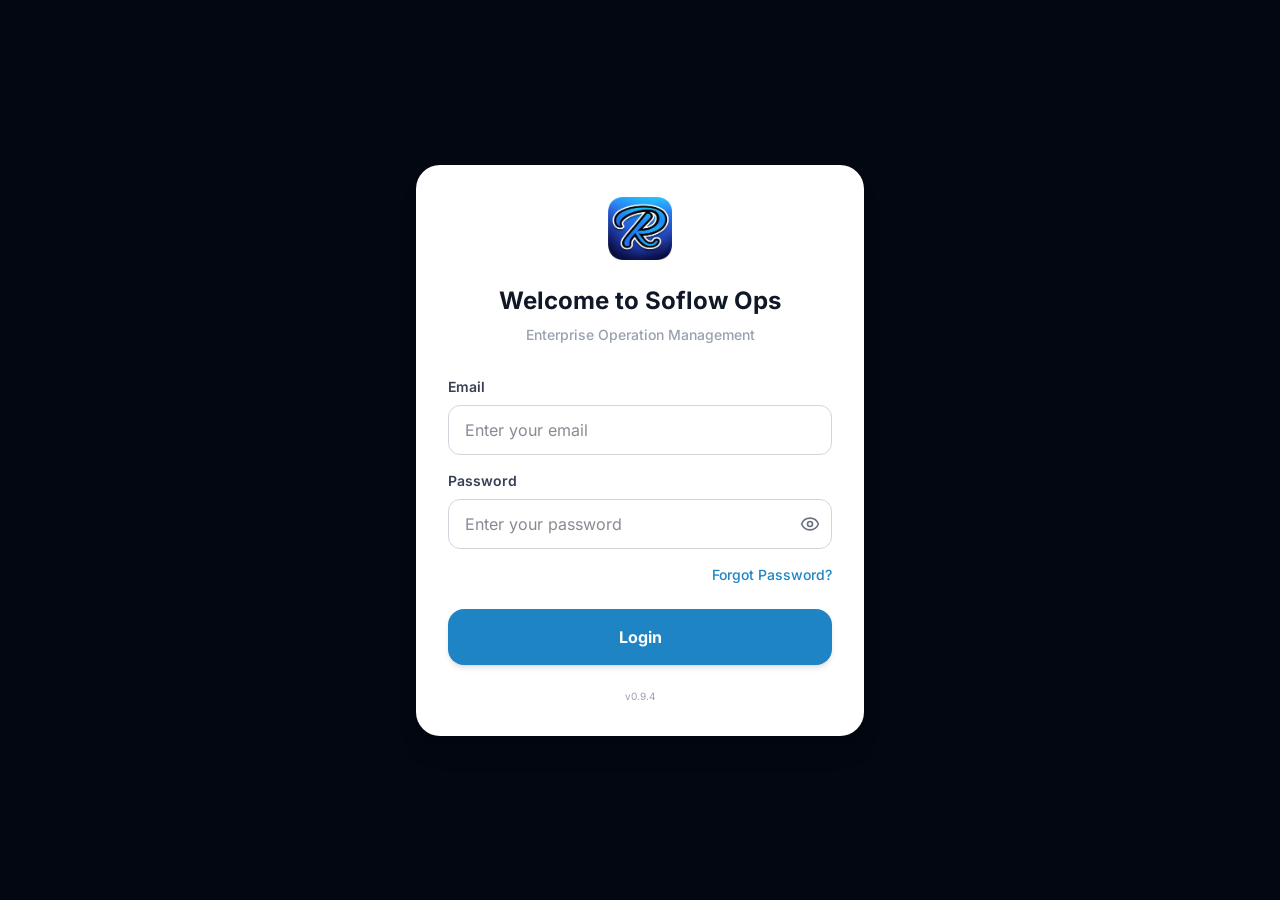
==== index.html @ 5a18167b "Deploy: Build output" ====
<!DOCTYPE html>
<html lang="en">
<head>
    <meta charset="UTF-8">
    <meta name="viewport" content="width=device-width, initial-scale=1.0">
    <title>Soflow Ops</title>
    
    <link rel="icon" type="image/svg+xml" href="./favicon.svg">
    <link rel="preload" href="./icon-transparent-cropped.png" as="image">
    
    <meta name="theme-color" content="#1e84c4">

    <!-- iOS home screen -->
    <meta name="apple-mobile-web-app-capable" content="yes">
    <meta name="apple-mobile-web-app-status-bar-style" content="black-translucent">
    <meta name="apple-mobile-web-app-title" content="Soflow Ops">

    <!-- iOS icons -->
    <link rel="apple-touch-icon" href="/apple-touch-icon.png">

    <!-- Windows tile -->
    <meta name="msapplication-TileColor" content="#1e84c4">
    <meta name="msapplication-TileImage" content="/mstile-150x150.png">

    <meta name="color-scheme" content="light">

    <meta name="description" content="Soflow Ops — operational tools and workflows for modern teams.">
    <meta name="robots" content="index, follow">

    <!-- Open Graph -->
    <meta property="og:title" content="Soflow Ops">
    <meta property="og:description" content="Operational tools and workflows for modern teams.">
    <meta property="og:type" content="website">
    <meta property="og:url" content="https://attendify.lastwavetechnology.com">
    <meta property="og:image" content="https://attendify.lastwavetechnology.com/icon-transparent-cropped.png">

    <!-- Twitter / X -->
    <meta name="twitter:card" content="summary_large_image">
    <meta name="twitter:title" content="Soflow Ops">
    <meta name="twitter:description" content="Operational tools and workflows for modern teams.">
    <meta name="twitter:image" content="https://attendify.lastwavetechnology.com/icon-transparent-cropped.png">
    

<script type="importmap">
{
  "imports": {
    "vite-tsconfig-paths": "https://esm.sh/vite-tsconfig-paths@^6.0.4",
    "@eslint/js": "https://esm.sh/@eslint/js@^9.39.2",
    "globals": "https://esm.sh/globals@^17.0.0",
    "eslint-plugin-react-hooks": "https://esm.sh/eslint-plugin-react-hooks@^7.0.1",
    "eslint-plugin-react-refresh": "https://esm.sh/eslint-plugin-react-refresh@^0.4.26",
    "typescript-eslint": "https://esm.sh/typescript-eslint@^8.53.1",
    "eslint-plugin-react": "https://esm.sh/eslint-plugin-react@^7.37.5",
    "eslint-config-prettier": "https://esm.sh/eslint-config-prettier@^10.1.8",
    "fs": "https://esm.sh/fs@^0.0.1-security",
    "child_process": "https://esm.sh/child_process@^1.0.2",
    "recharts": "https://esm.sh/recharts@^3.6.0",
    "react-dom/": "https://esm.sh/react-dom@^19.2.3/",
    "lucide-react": "https://esm.sh/lucide-react@^0.562.0",
    "react/": "https://esm.sh/react@^19.2.3/",
    "react": "https://esm.sh/react@^19.2.3",
    "react-router-dom": "https://esm.sh/react-router-dom@^7.12.0",
    "vite": "https://esm.sh/vite@^7.3.1",
    "zustand/": "https://esm.sh/zustand@^5.0.10/",
    "zustand": "https://esm.sh/zustand@^5.0.10",
    "axios": "https://esm.sh/axios@^1.13.2",
    "@fontsource/inter/": "https://esm.sh/@fontsource/inter@^5.2.8/",
    "@tailwindcss/vite": "https://esm.sh/@tailwindcss/vite@^4.1.18",
    "@vitejs/plugin-react": "https://esm.sh/@vitejs/plugin-react@^5.1.2",
    "lenis": "https://esm.sh/lenis@^1.3.17",
    "ag-grid-community/": "https://esm.sh/ag-grid-community@^35.0.1/",
    "ag-grid-community": "https://esm.sh/ag-grid-community@^35.0.1",
    "ag-grid-react": "https://esm.sh/ag-grid-react@^35.0.1"
  }
}
</script>
  <script type="module" crossorigin src="./assets/index-C2rRXesT.js"></script>
  <link rel="stylesheet" crossorigin href="./assets/index-Cq6OM52H.css">
</head>
<body>
    <div id="root"></div>
    <div id="modal-root"></div>
    <style>
        #modal-root {
            position: fixed;
            inset: 0;
            z-index: 9999;
            pointer-events: none;
        }
        #modal-root > * {
            pointer-events: auto;
        }
    </style>
    <!-- crossorigin attribute helps with module loading in sandboxed environments -->
</body>
</html>
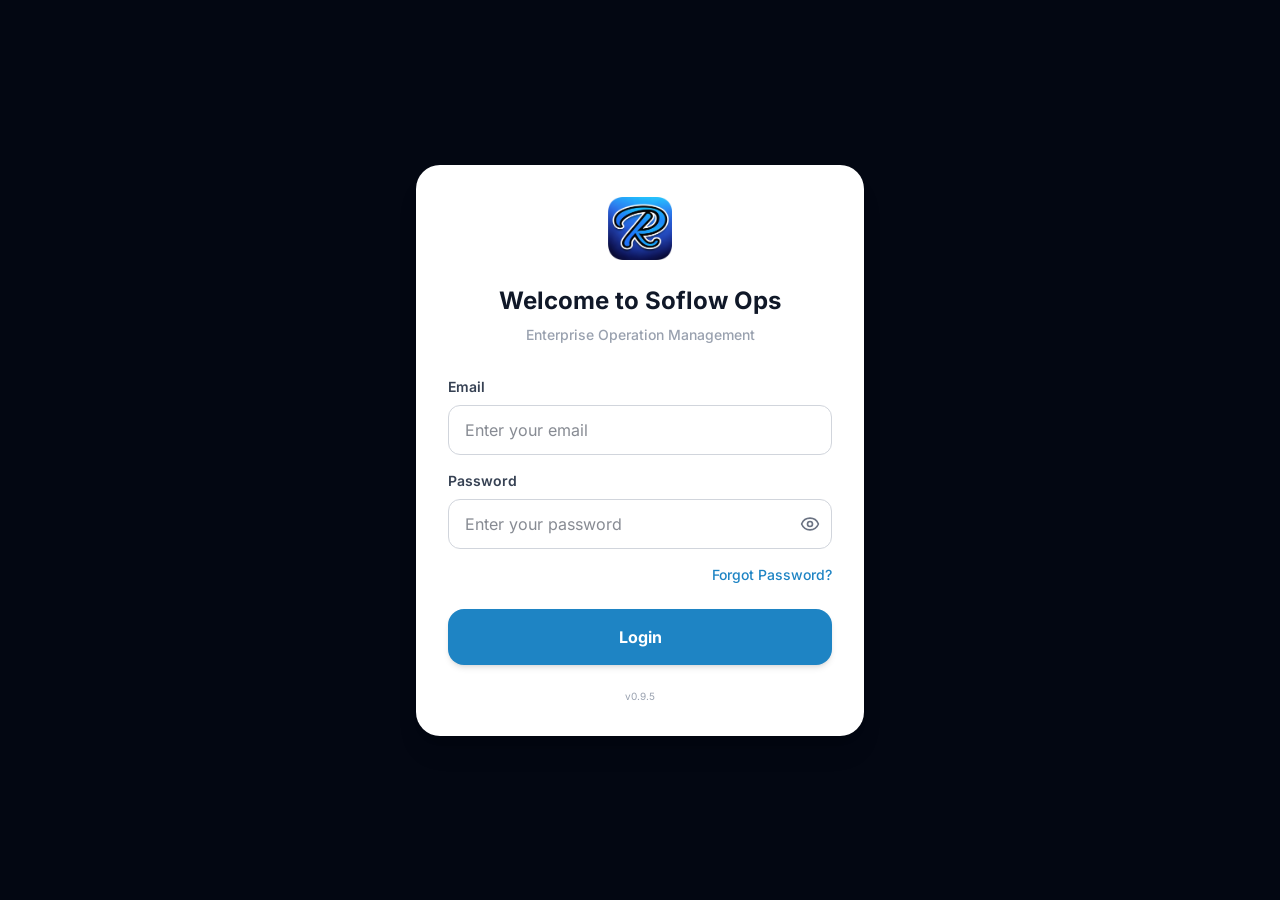
==== commit 1d1174a8: "Deploy: Build output" ====
--- a/index.html
+++ b/index.html
@@ -75,8 +75,8 @@
   }
 }
 </script>
-  <script type="module" crossorigin src="./assets/index-C2rRXesT.js"></script>
-  <link rel="stylesheet" crossorigin href="./assets/index-Cq6OM52H.css">
+  <script type="module" crossorigin src="./assets/index-BixIf5-H.js"></script>
+  <link rel="stylesheet" crossorigin href="./assets/index-Bslf_Kzq.css">
 </head>
 <body>
     <div id="root"></div>
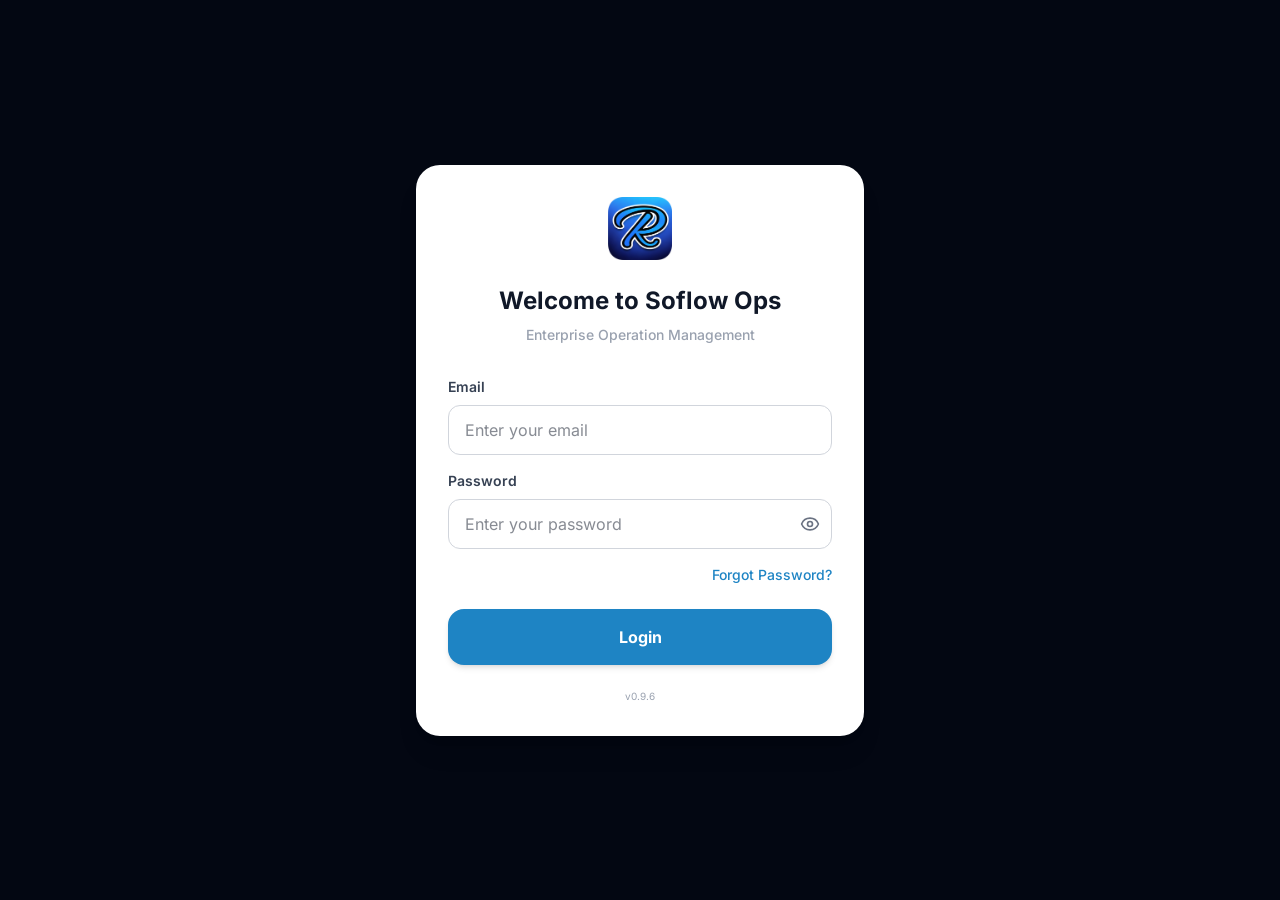
==== commit 24a6a883: "Deploy: Build output" ====
--- a/index.html
+++ b/index.html
@@ -75,7 +75,7 @@
   }
 }
 </script>
-  <script type="module" crossorigin src="./assets/index-BixIf5-H.js"></script>
+  <script type="module" crossorigin src="./assets/index-D-_C06Si.js"></script>
   <link rel="stylesheet" crossorigin href="./assets/index-Bslf_Kzq.css">
 </head>
 <body>
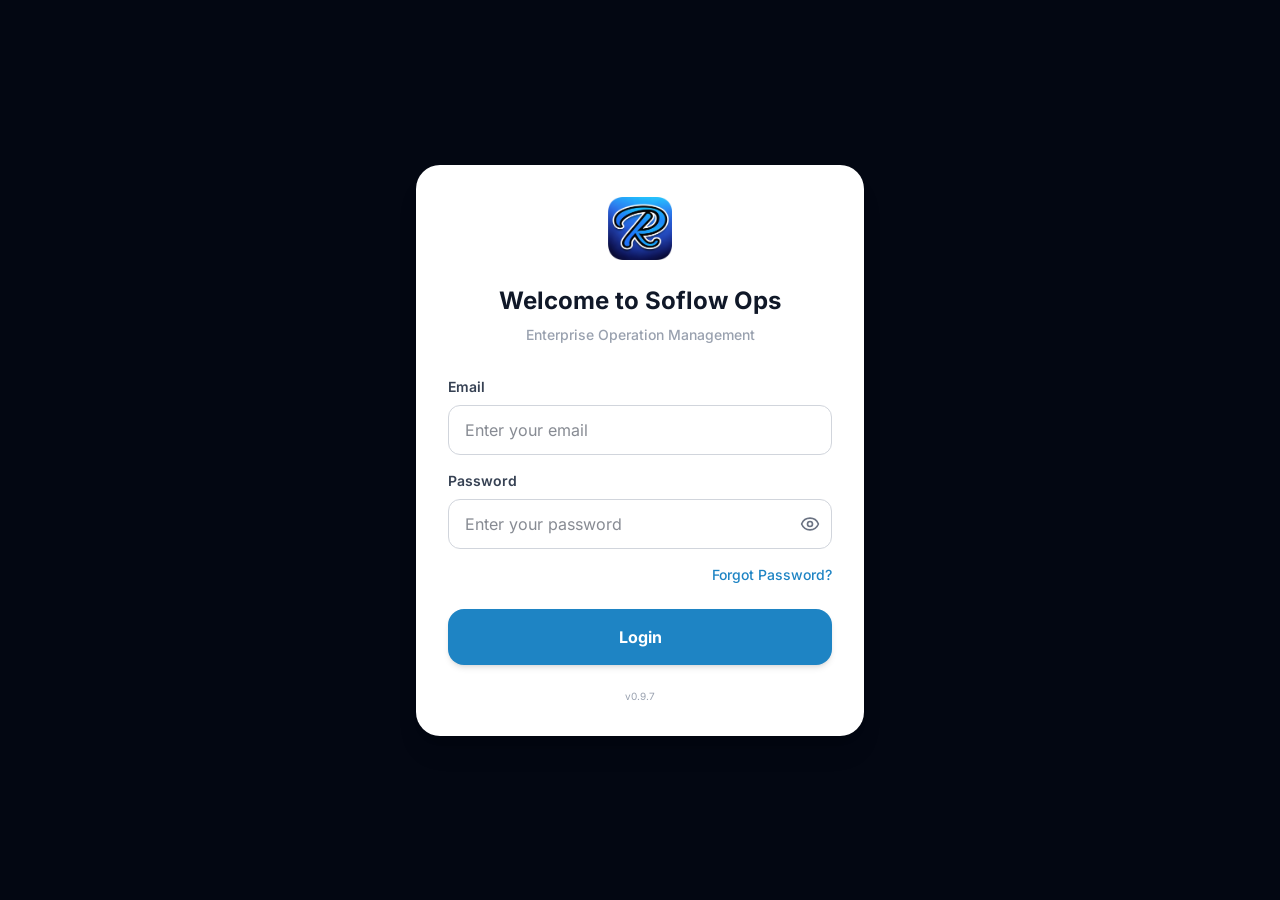
==== commit 9083626c: "Deploy: Build output" ====
--- a/index.html
+++ b/index.html
@@ -75,8 +75,8 @@
   }
 }
 </script>
-  <script type="module" crossorigin src="./assets/index-D-_C06Si.js"></script>
-  <link rel="stylesheet" crossorigin href="./assets/index-Bslf_Kzq.css">
+  <script type="module" crossorigin src="./assets/index-C3l-uBfx.js"></script>
+  <link rel="stylesheet" crossorigin href="./assets/index-BxJ9MeqQ.css">
 </head>
 <body>
     <div id="root"></div>
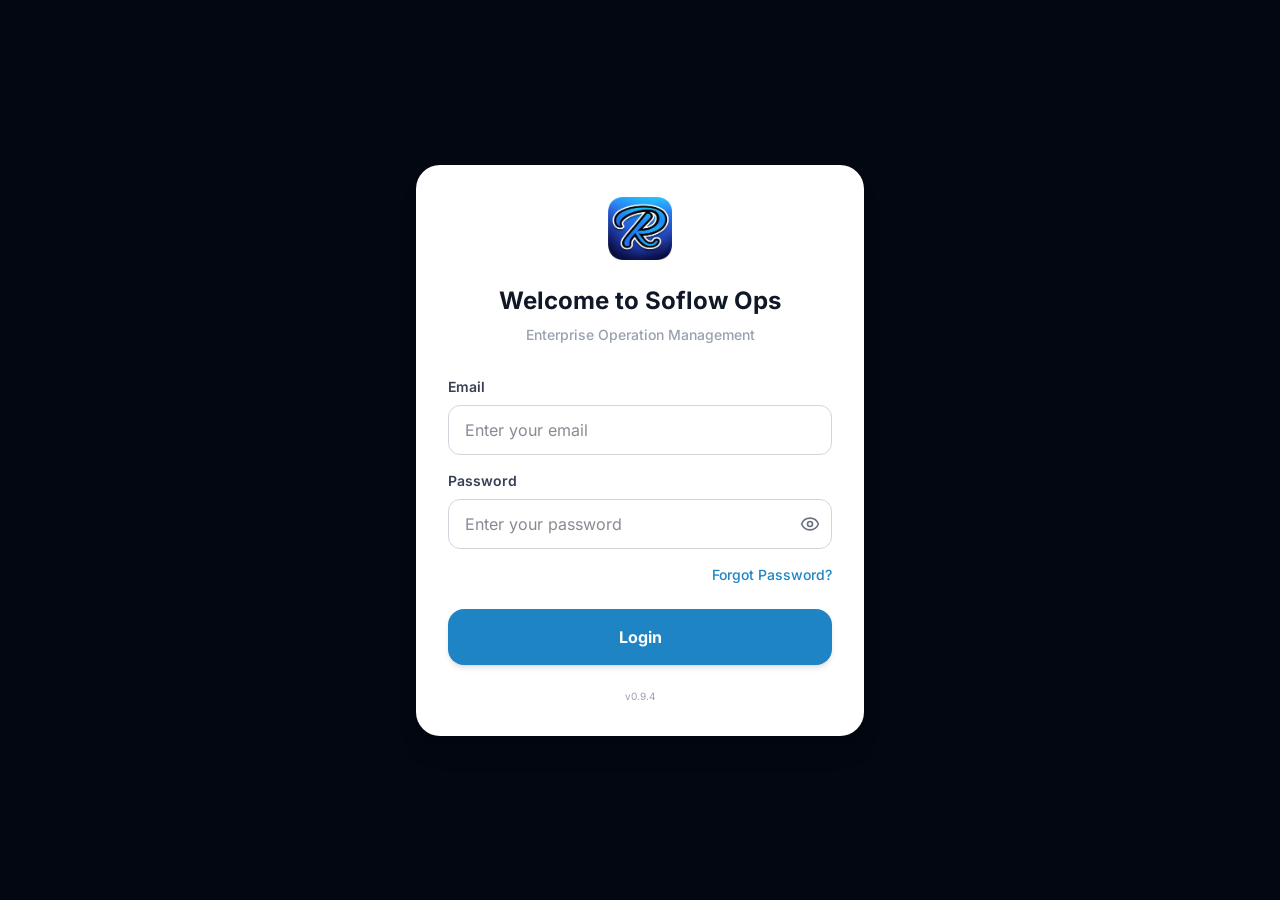
==== commit d4afa966: "Deploy: Build output" ====
--- a/index.html
+++ b/index.html
@@ -1,86 +1,86 @@
-
-<!DOCTYPE html>
-<html lang="en">
-<head>
-    <meta charset="UTF-8">
-    <meta name="viewport" content="width=device-width, initial-scale=1.0">
-    <title>Soflow Ops</title>
-    
-    <link rel="icon" type="image/svg+xml" href="./favicon.svg">
-    <link rel="preload" href="./icon-transparent-cropped.png" as="image">
-    
-    <meta name="theme-color" content="#1e84c4">
-
-    <!-- iOS home screen -->
-    <meta name="apple-mobile-web-app-capable" content="yes">
-    <meta name="apple-mobile-web-app-status-bar-style" content="black-translucent">
-    <meta name="apple-mobile-web-app-title" content="Soflow Ops">
-
-    <!-- iOS icons -->
-    <link rel="apple-touch-icon" href="/apple-touch-icon.png">
-
-    <!-- Windows tile -->
-    <meta name="msapplication-TileColor" content="#1e84c4">
-    <meta name="msapplication-TileImage" content="/mstile-150x150.png">
-
-    <meta name="color-scheme" content="light">
-
-    <meta name="description" content="Soflow Ops — operational tools and workflows for modern teams.">
-    <meta name="robots" content="index, follow">
-
-    <!-- Open Graph -->
-    <meta property="og:title" content="Soflow Ops">
-    <meta property="og:description" content="Operational tools and workflows for modern teams.">
-    <meta property="og:type" content="website">
-    <meta property="og:url" content="https://attendify.lastwavetechnology.com">
-    <meta property="og:image" content="https://attendify.lastwavetechnology.com/icon-transparent-cropped.png">
-
-    <!-- Twitter / X -->
-    <meta name="twitter:card" content="summary_large_image">
-    <meta name="twitter:title" content="Soflow Ops">
-    <meta name="twitter:description" content="Operational tools and workflows for modern teams.">
-    <meta name="twitter:image" content="https://attendify.lastwavetechnology.com/icon-transparent-cropped.png">
-    
-
-<script type="importmap">
-{
-  "imports": {
-    "vite-tsconfig-paths": "https://esm.sh/vite-tsconfig-paths@^6.0.4",
-    "@eslint/js": "https://esm.sh/@eslint/js@^9.39.2",
-    "globals": "https://esm.sh/globals@^17.0.0",
-    "eslint-plugin-react-hooks": "https://esm.sh/eslint-plugin-react-hooks@^7.0.1",
-    "eslint-plugin-react-refresh": "https://esm.sh/eslint-plugin-react-refresh@^0.4.26",
-    "typescript-eslint": "https://esm.sh/typescript-eslint@^8.53.1",
-    "eslint-plugin-react": "https://esm.sh/eslint-plugin-react@^7.37.5",
-    "eslint-config-prettier": "https://esm.sh/eslint-config-prettier@^10.1.8",
-    "fs": "https://esm.sh/fs@^0.0.1-security",
-    "child_process": "https://esm.sh/child_process@^1.0.2",
-    "recharts": "https://esm.sh/recharts@^3.6.0",
-    "react-dom/": "https://esm.sh/react-dom@^19.2.3/",
-    "lucide-react": "https://esm.sh/lucide-react@^0.562.0",
-    "react/": "https://esm.sh/react@^19.2.3/",
-    "react": "https://esm.sh/react@^19.2.3",
-    "react-router-dom": "https://esm.sh/react-router-dom@^7.12.0",
-    "vite": "https://esm.sh/vite@^7.3.1",
-    "zustand/": "https://esm.sh/zustand@^5.0.10/",
-    "zustand": "https://esm.sh/zustand@^5.0.10",
-    "axios": "https://esm.sh/axios@^1.13.2",
-    "@fontsource/inter/": "https://esm.sh/@fontsource/inter@^5.2.8/",
-    "@tailwindcss/vite": "https://esm.sh/@tailwindcss/vite@^4.1.18",
-    "@vitejs/plugin-react": "https://esm.sh/@vitejs/plugin-react@^5.1.2",
-    "lenis": "https://esm.sh/lenis@^1.3.17",
-    "ag-grid-community/": "https://esm.sh/ag-grid-community@^35.0.1/",
-    "ag-grid-community": "https://esm.sh/ag-grid-community@^35.0.1",
-    "ag-grid-react": "https://esm.sh/ag-grid-react@^35.0.1"
-  }
-}
+
+<!DOCTYPE html>
+<html lang="en">
+<head>
+    <meta charset="UTF-8">
+    <meta name="viewport" content="width=device-width, initial-scale=1.0">
+    <title>Soflow Ops</title>
+    
+    <link rel="icon" type="image/svg+xml" href="./favicon.svg">
+    <link rel="preload" href="./icon-transparent-cropped.png" as="image">
+    
+    <meta name="theme-color" content="#1e84c4">
+
+    <!-- iOS home screen -->
+    <meta name="apple-mobile-web-app-capable" content="yes">
+    <meta name="apple-mobile-web-app-status-bar-style" content="black-translucent">
+    <meta name="apple-mobile-web-app-title" content="Soflow Ops">
+
+    <!-- iOS icons -->
+    <link rel="apple-touch-icon" href="/apple-touch-icon.png">
+
+    <!-- Windows tile -->
+    <meta name="msapplication-TileColor" content="#1e84c4">
+    <meta name="msapplication-TileImage" content="/mstile-150x150.png">
+
+    <meta name="color-scheme" content="light">
+
+    <meta name="description" content="Soflow Ops — operational tools and workflows for modern teams.">
+    <meta name="robots" content="index, follow">
+
+    <!-- Open Graph -->
+    <meta property="og:title" content="Soflow Ops">
+    <meta property="og:description" content="Operational tools and workflows for modern teams.">
+    <meta property="og:type" content="website">
+    <meta property="og:url" content="https://attendify.lastwavetechnology.com">
+    <meta property="og:image" content="https://attendify.lastwavetechnology.com/icon-transparent-cropped.png">
+
+    <!-- Twitter / X -->
+    <meta name="twitter:card" content="summary_large_image">
+    <meta name="twitter:title" content="Soflow Ops">
+    <meta name="twitter:description" content="Operational tools and workflows for modern teams.">
+    <meta name="twitter:image" content="https://attendify.lastwavetechnology.com/icon-transparent-cropped.png">
+    
+
+<script type="importmap">
+{
+  "imports": {
+    "vite-tsconfig-paths": "https://esm.sh/vite-tsconfig-paths@^6.0.4",
+    "@eslint/js": "https://esm.sh/@eslint/js@^9.39.2",
+    "globals": "https://esm.sh/globals@^17.0.0",
+    "eslint-plugin-react-hooks": "https://esm.sh/eslint-plugin-react-hooks@^7.0.1",
+    "eslint-plugin-react-refresh": "https://esm.sh/eslint-plugin-react-refresh@^0.4.26",
+    "typescript-eslint": "https://esm.sh/typescript-eslint@^8.53.1",
+    "eslint-plugin-react": "https://esm.sh/eslint-plugin-react@^7.37.5",
+    "eslint-config-prettier": "https://esm.sh/eslint-config-prettier@^10.1.8",
+    "fs": "https://esm.sh/fs@^0.0.1-security",
+    "child_process": "https://esm.sh/child_process@^1.0.2",
+    "recharts": "https://esm.sh/recharts@^3.6.0",
+    "react-dom/": "https://esm.sh/react-dom@^19.2.3/",
+    "lucide-react": "https://esm.sh/lucide-react@^0.562.0",
+    "react/": "https://esm.sh/react@^19.2.3/",
+    "react": "https://esm.sh/react@^19.2.3",
+    "react-router-dom": "https://esm.sh/react-router-dom@^7.12.0",
+    "vite": "https://esm.sh/vite@^7.3.1",
+    "zustand/": "https://esm.sh/zustand@^5.0.10/",
+    "zustand": "https://esm.sh/zustand@^5.0.10",
+    "axios": "https://esm.sh/axios@^1.13.2",
+    "@fontsource/inter/": "https://esm.sh/@fontsource/inter@^5.2.8/",
+    "@tailwindcss/vite": "https://esm.sh/@tailwindcss/vite@^4.1.18",
+    "@vitejs/plugin-react": "https://esm.sh/@vitejs/plugin-react@^5.1.2",
+    "lenis": "https://esm.sh/lenis@^1.3.17",
+    "ag-grid-community/": "https://esm.sh/ag-grid-community@^35.0.1/",
+    "ag-grid-community": "https://esm.sh/ag-grid-community@^35.0.1",
+    "ag-grid-react": "https://esm.sh/ag-grid-react@^35.0.1"
+  }
+}
 </script>
-  <script type="module" crossorigin src="./assets/index-C3l-uBfx.js"></script>
-  <link rel="stylesheet" crossorigin href="./assets/index-BxJ9MeqQ.css">
-</head>
-<body>
-    <div id="root"></div>
-    <div id="modal-root"></div>
+  <script type="module" crossorigin src="./assets/index-CMF-4c3_.js"></script>
+  <link rel="stylesheet" crossorigin href="./assets/index-Cq6OM52H.css">
+</head>
+<body>
+    <div id="root"></div>
+    <div id="modal-root"></div>
     <style>
         #modal-root {
             position: fixed;
@@ -91,7 +91,8 @@
         #modal-root > * {
             pointer-events: auto;
         }
-    </style>
-    <!-- crossorigin attribute helps with module loading in sandboxed environments -->
-</body>
-</html>
+    </style>
+    <!-- crossorigin attribute helps with module loading in sandboxed environments -->+
+</body>
+</html>
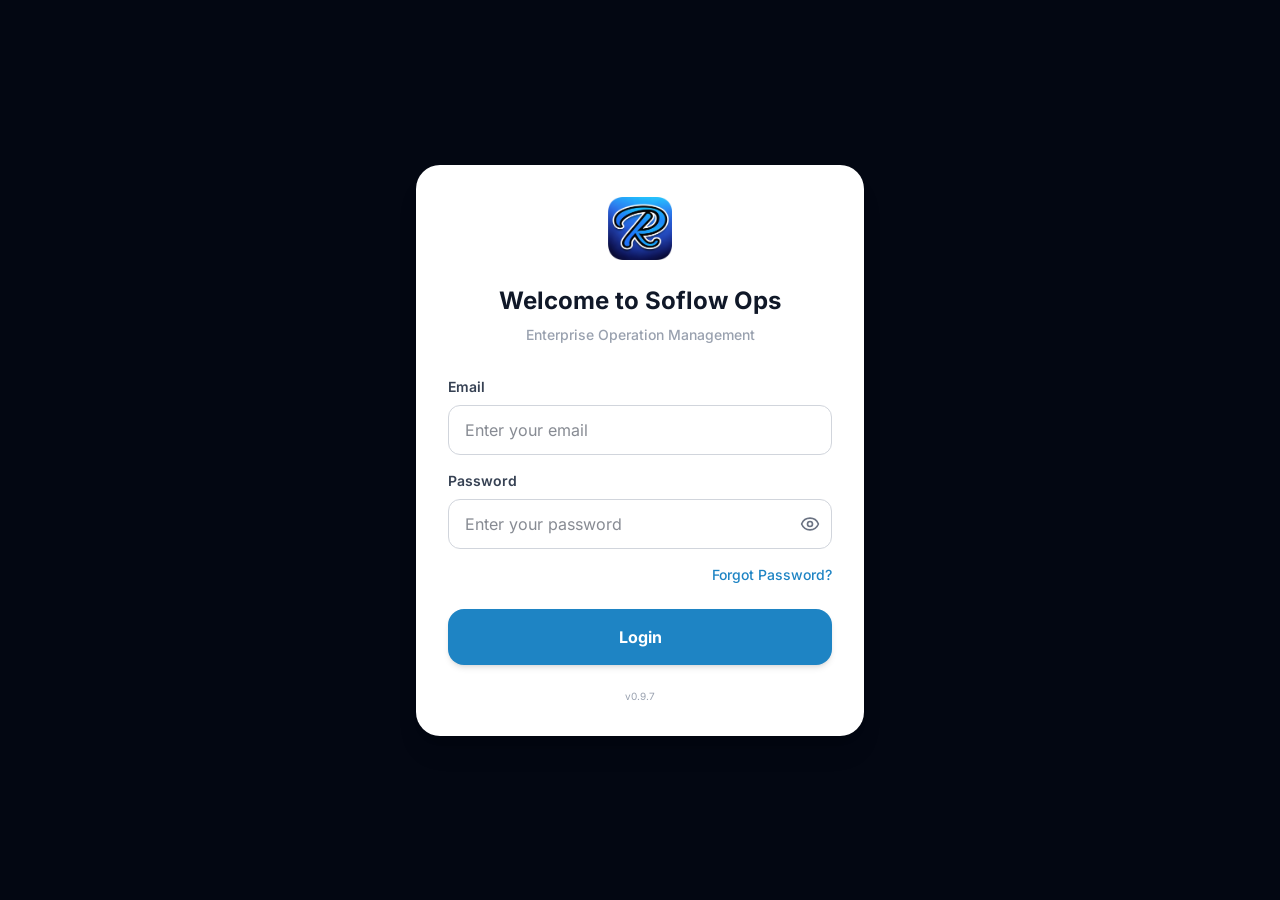
==== commit 630ebdab: "Deploy: Build output" ====
--- a/index.html
+++ b/index.html
@@ -75,8 +75,8 @@
   }
 }
 </script>
-  <script type="module" crossorigin src="./assets/index-CMF-4c3_.js"></script>
-  <link rel="stylesheet" crossorigin href="./assets/index-Cq6OM52H.css">
+  <script type="module" crossorigin src="./assets/index-C16hm5QW.js"></script>
+  <link rel="stylesheet" crossorigin href="./assets/index-BxJ9MeqQ.css">
 </head>
 <body>
     <div id="root"></div>
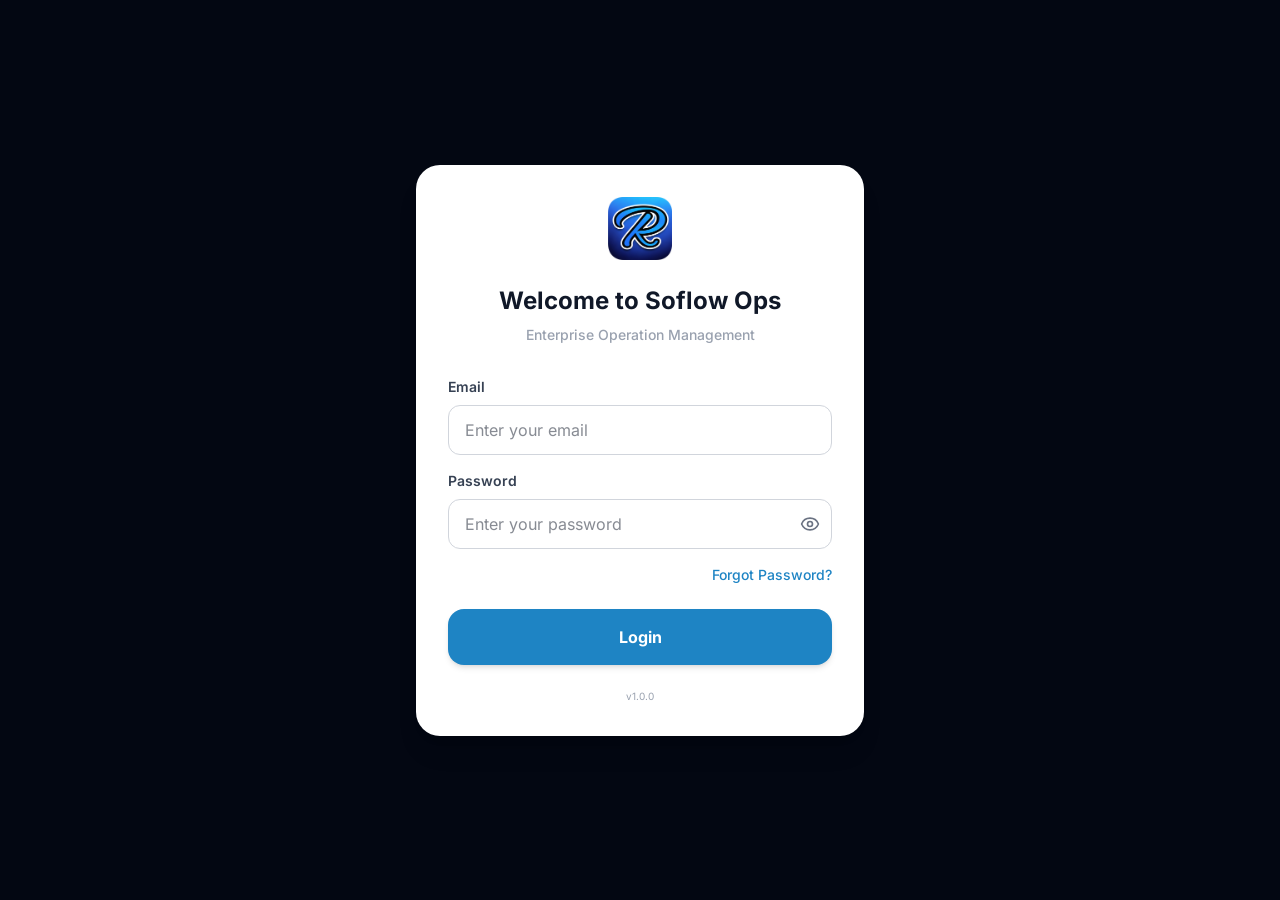
==== commit eb06f3e2: "Deploy build from main" ====
--- a/index.html
+++ b/index.html
@@ -1,86 +1,87 @@
-
-<!DOCTYPE html>
-<html lang="en">
-<head>
-    <meta charset="UTF-8">
-    <meta name="viewport" content="width=device-width, initial-scale=1.0">
-    <title>Soflow Ops</title>
-    
-    <link rel="icon" type="image/svg+xml" href="./favicon.svg">
-    <link rel="preload" href="./icon-transparent-cropped.png" as="image">
-    
-    <meta name="theme-color" content="#1e84c4">
-
-    <!-- iOS home screen -->
-    <meta name="apple-mobile-web-app-capable" content="yes">
-    <meta name="apple-mobile-web-app-status-bar-style" content="black-translucent">
-    <meta name="apple-mobile-web-app-title" content="Soflow Ops">
-
-    <!-- iOS icons -->
-    <link rel="apple-touch-icon" href="/apple-touch-icon.png">
-
-    <!-- Windows tile -->
-    <meta name="msapplication-TileColor" content="#1e84c4">
-    <meta name="msapplication-TileImage" content="/mstile-150x150.png">
-
-    <meta name="color-scheme" content="light">
-
-    <meta name="description" content="Soflow Ops — operational tools and workflows for modern teams.">
-    <meta name="robots" content="index, follow">
-
-    <!-- Open Graph -->
-    <meta property="og:title" content="Soflow Ops">
-    <meta property="og:description" content="Operational tools and workflows for modern teams.">
-    <meta property="og:type" content="website">
-    <meta property="og:url" content="https://attendify.lastwavetechnology.com">
-    <meta property="og:image" content="https://attendify.lastwavetechnology.com/icon-transparent-cropped.png">
-
-    <!-- Twitter / X -->
-    <meta name="twitter:card" content="summary_large_image">
-    <meta name="twitter:title" content="Soflow Ops">
-    <meta name="twitter:description" content="Operational tools and workflows for modern teams.">
-    <meta name="twitter:image" content="https://attendify.lastwavetechnology.com/icon-transparent-cropped.png">
-    
-
-<script type="importmap">
-{
-  "imports": {
-    "vite-tsconfig-paths": "https://esm.sh/vite-tsconfig-paths@^6.0.4",
-    "@eslint/js": "https://esm.sh/@eslint/js@^9.39.2",
-    "globals": "https://esm.sh/globals@^17.0.0",
-    "eslint-plugin-react-hooks": "https://esm.sh/eslint-plugin-react-hooks@^7.0.1",
-    "eslint-plugin-react-refresh": "https://esm.sh/eslint-plugin-react-refresh@^0.4.26",
-    "typescript-eslint": "https://esm.sh/typescript-eslint@^8.53.1",
-    "eslint-plugin-react": "https://esm.sh/eslint-plugin-react@^7.37.5",
-    "eslint-config-prettier": "https://esm.sh/eslint-config-prettier@^10.1.8",
-    "fs": "https://esm.sh/fs@^0.0.1-security",
-    "child_process": "https://esm.sh/child_process@^1.0.2",
-    "recharts": "https://esm.sh/recharts@^3.6.0",
-    "react-dom/": "https://esm.sh/react-dom@^19.2.3/",
-    "lucide-react": "https://esm.sh/lucide-react@^0.562.0",
-    "react/": "https://esm.sh/react@^19.2.3/",
-    "react": "https://esm.sh/react@^19.2.3",
-    "react-router-dom": "https://esm.sh/react-router-dom@^7.12.0",
-    "vite": "https://esm.sh/vite@^7.3.1",
-    "zustand/": "https://esm.sh/zustand@^5.0.10/",
-    "zustand": "https://esm.sh/zustand@^5.0.10",
-    "axios": "https://esm.sh/axios@^1.13.2",
-    "@fontsource/inter/": "https://esm.sh/@fontsource/inter@^5.2.8/",
-    "@tailwindcss/vite": "https://esm.sh/@tailwindcss/vite@^4.1.18",
-    "@vitejs/plugin-react": "https://esm.sh/@vitejs/plugin-react@^5.1.2",
-    "lenis": "https://esm.sh/lenis@^1.3.17",
-    "ag-grid-community/": "https://esm.sh/ag-grid-community@^35.0.1/",
-    "ag-grid-community": "https://esm.sh/ag-grid-community@^35.0.1",
-    "ag-grid-react": "https://esm.sh/ag-grid-react@^35.0.1"
-  }
-}
+
+<!DOCTYPE html>
+<html lang="en">
+<head>
+    <meta charset="UTF-8">
+    <meta name="viewport" content="width=device-width, initial-scale=1.0">
+    <title>Soflow Ops</title>
+    
+    <link rel="icon" type="image/svg+xml" href="./favicon.svg">
+    <link rel="preload" href="./icon-transparent-cropped.png" as="image">
+    
+    <meta name="theme-color" content="#1e84c4">
+
+    <!-- iOS home screen -->
+    <meta name="apple-mobile-web-app-capable" content="yes">
+    <meta name="mobile-web-app-capable" content="yes">
+    <meta name="apple-mobile-web-app-status-bar-style" content="black-translucent">
+    <meta name="apple-mobile-web-app-title" content="Soflow Ops">
+
+    <!-- iOS icons -->
+    <link rel="apple-touch-icon" href="/apple-touch-icon.png">
+
+    <!-- Windows tile -->
+    <meta name="msapplication-TileColor" content="#1e84c4">
+    <meta name="msapplication-TileImage" content="/mstile-150x150.png">
+
+    <meta name="color-scheme" content="light">
+
+    <meta name="description" content="Soflow Ops — operational tools and workflows for modern teams.">
+    <meta name="robots" content="index, follow">
+
+    <!-- Open Graph -->
+    <meta property="og:title" content="Soflow Ops">
+    <meta property="og:description" content="Operational tools and workflows for modern teams.">
+    <meta property="og:type" content="website">
+    <meta property="og:url" content="https://attendify.lastwavetechnology.com">
+    <meta property="og:image" content="https://attendify.lastwavetechnology.com/icon-transparent-cropped.png">
+
+    <!-- Twitter / X -->
+    <meta name="twitter:card" content="summary_large_image">
+    <meta name="twitter:title" content="Soflow Ops">
+    <meta name="twitter:description" content="Operational tools and workflows for modern teams.">
+    <meta name="twitter:image" content="https://attendify.lastwavetechnology.com/icon-transparent-cropped.png">
+    
+
+<script type="importmap">
+{
+  "imports": {
+    "vite-tsconfig-paths": "https://esm.sh/vite-tsconfig-paths@^6.0.4",
+    "@eslint/js": "https://esm.sh/@eslint/js@^9.39.2",
+    "globals": "https://esm.sh/globals@^17.0.0",
+    "eslint-plugin-react-hooks": "https://esm.sh/eslint-plugin-react-hooks@^7.0.1",
+    "eslint-plugin-react-refresh": "https://esm.sh/eslint-plugin-react-refresh@^0.4.26",
+    "typescript-eslint": "https://esm.sh/typescript-eslint@^8.53.1",
+    "eslint-plugin-react": "https://esm.sh/eslint-plugin-react@^7.37.5",
+    "eslint-config-prettier": "https://esm.sh/eslint-config-prettier@^10.1.8",
+    "fs": "https://esm.sh/fs@^0.0.1-security",
+    "child_process": "https://esm.sh/child_process@^1.0.2",
+    "recharts": "https://esm.sh/recharts@^3.6.0",
+    "react-dom/": "https://esm.sh/react-dom@^19.2.3/",
+    "lucide-react": "https://esm.sh/lucide-react@^0.562.0",
+    "react/": "https://esm.sh/react@^19.2.3/",
+    "react": "https://esm.sh/react@^19.2.3",
+    "react-router-dom": "https://esm.sh/react-router-dom@^7.12.0",
+    "vite": "https://esm.sh/vite@^7.3.1",
+    "zustand/": "https://esm.sh/zustand@^5.0.10/",
+    "zustand": "https://esm.sh/zustand@^5.0.10",
+    "axios": "https://esm.sh/axios@^1.13.2",
+    "@fontsource/inter/": "https://esm.sh/@fontsource/inter@^5.2.8/",
+    "@tailwindcss/vite": "https://esm.sh/@tailwindcss/vite@^4.1.18",
+    "@vitejs/plugin-react": "https://esm.sh/@vitejs/plugin-react@^5.1.2",
+    "lenis": "https://esm.sh/lenis@^1.3.17",
+    "ag-grid-community/": "https://esm.sh/ag-grid-community@^35.0.1/",
+    "ag-grid-community": "https://esm.sh/ag-grid-community@^35.0.1",
+    "ag-grid-react": "https://esm.sh/ag-grid-react@^35.0.1"
+  }
+}
 </script>
-  <script type="module" crossorigin src="./assets/index-C16hm5QW.js"></script>
-  <link rel="stylesheet" crossorigin href="./assets/index-BxJ9MeqQ.css">
-</head>
-<body>
-    <div id="root"></div>
-    <div id="modal-root"></div>
+  <script type="module" crossorigin src="./assets/index-BU9rDpAk.js"></script>
+  <link rel="stylesheet" crossorigin href="./assets/index-Ds4yIHth.css">
+</head>
+<body>
+    <div id="root"></div>
+    <div id="modal-root"></div>
     <style>
         #modal-root {
             position: fixed;
@@ -91,8 +92,7 @@
         #modal-root > * {
             pointer-events: auto;
         }
-    </style>
-    <!-- crossorigin attribute helps with module loading in sandboxed environments -->-
-</body>
-</html>
+    </style>
+    <!-- crossorigin attribute helps with module loading in sandboxed environments -->
+</body>
+</html>
--- a/assets/index-Ds4yIHth.css
+++ b/assets/index-Ds4yIHth.css
@@ -0,0 +1 @@
+@layer properties{@supports (((-webkit-hyphens:none)) and (not (margin-trim:inline))) or ((-moz-orient:inline) and (not (color:rgb(from red r g b)))){*,:before,:after,::backdrop{--tw-translate-x:0;--tw-translate-y:0;--tw-translate-z:0;--tw-rotate-x:initial;--tw-rotate-y:initial;--tw-rotate-z:initial;--tw-skew-x:initial;--tw-skew-y:initial;--tw-pan-x:initial;--tw-pan-y:initial;--tw-pinch-zoom:initial;--tw-space-y-reverse:0;--tw-space-x-reverse:0;--tw-divide-y-reverse:0;--tw-border-style:solid;--tw-gradient-position:initial;--tw-gradient-from:#0000;--tw-gradient-via:#0000;--tw-gradient-to:#0000;--tw-gradient-stops:initial;--tw-gradient-via-stops:initial;--tw-gradient-from-position:0%;--tw-gradient-via-position:50%;--tw-gradient-to-position:100%;--tw-leading:initial;--tw-font-weight:initial;--tw-tracking:initial;--tw-ordinal:initial;--tw-slashed-zero:initial;--tw-numeric-figure:initial;--tw-numeric-spacing:initial;--tw-numeric-fraction:initial;--tw-shadow:0 0 #0000;--tw-shadow-color:initial;--tw-shadow-alpha:100%;--tw-inset-shadow:0 0 #0000;--tw-inset-shadow-color:initial;--tw-inset-shadow-alpha:100%;--tw-ring-color:initial;--tw-ring-shadow:0 0 #0000;--tw-inset-ring-color:initial;--tw-inset-ring-shadow:0 0 #0000;--tw-ring-inset:initial;--tw-ring-offset-width:0px;--tw-ring-offset-color:#fff;--tw-ring-offset-shadow:0 0 #0000;--tw-blur:initial;--tw-brightness:initial;--tw-contrast:initial;--tw-grayscale:initial;--tw-hue-rotate:initial;--tw-invert:initial;--tw-opacity:initial;--tw-saturate:initial;--tw-sepia:initial;--tw-drop-shadow:initial;--tw-drop-shadow-color:initial;--tw-drop-shadow-alpha:100%;--tw-drop-shadow-size:initial;--tw-backdrop-blur:initial;--tw-backdrop-brightness:initial;--tw-backdrop-contrast:initial;--tw-backdrop-grayscale:initial;--tw-backdrop-hue-rotate:initial;--tw-backdrop-invert:initial;--tw-backdrop-opacity:initial;--tw-backdrop-saturate:initial;--tw-backdrop-sepia:initial;--tw-duration:initial;--tw-ease:initial;--tw-scale-x:1;--tw-scale-y:1;--tw-scale-z:1;--tw-outline-style:solid}}}@layer theme{:root,:host{--font-sans:"Inter",ui-sans-serif,system-ui,sans-serif;--font-mono:ui-monospace,SFMono-Regular,Menlo,Monaco,Consolas,"Liberation Mono","Courier New",monospace;--color-red-50:oklch(97.1% .013 17.38);--color-red-100:oklch(93.6% .032 17.717);--color-red-200:oklch(88.5% .062 18.334);--color-red-300:oklch(80.8% .114 19.571);--color-red-400:oklch(70.4% .191 22.216);--color-red-500:oklch(63.7% .237 25.331);--color-red-600:oklch(57.7% .245 27.325);--color-red-700:oklch(50.5% .213 27.518);--color-red-800:oklch(44.4% .177 26.899);--color-red-900:oklch(39.6% .141 25.723);--color-amber-50:oklch(98.7% .022 95.277);--color-amber-100:oklch(96.2% .059 95.617);--color-amber-200:oklch(92.4% .12 95.746);--color-amber-300:oklch(87.9% .169 91.605);--color-amber-500:oklch(76.9% .188 70.08);--color-amber-600:oklch(66.6% .179 58.318);--color-amber-700:oklch(55.5% .163 48.998);--color-amber-800:oklch(47.3% .137 46.201);--color-amber-900:oklch(41.4% .112 45.904);--color-yellow-50:oklch(98.7% .026 102.212);--color-yellow-100:oklch(97.3% .071 103.193);--color-yellow-600:oklch(68.1% .162 75.834);--color-yellow-800:oklch(47.6% .114 61.907);--color-yellow-900:oklch(42.1% .095 57.708);--color-green-50:oklch(98.2% .018 155.826);--color-green-100:oklch(96.2% .044 156.743);--color-green-200:oklch(92.5% .084 155.995);--color-green-400:oklch(79.2% .209 151.711);--color-green-500:oklch(72.3% .219 149.579);--color-green-600:oklch(62.7% .194 149.214);--color-green-700:oklch(52.7% .154 150.069);--color-green-800:oklch(44.8% .119 151.328);--color-green-900:oklch(39.3% .095 152.535);--color-emerald-50:oklch(97.9% .021 166.113);--color-emerald-100:oklch(95% .052 163.051);--color-emerald-200:oklch(90.5% .093 164.15);--color-emerald-500:oklch(69.6% .17 162.48);--color-emerald-600:oklch(59.6% .145 163.225);--color-emerald-700:oklch(50.8% .118 165.612);--color-emerald-800:oklch(43.2% .095 166.913);--color-teal-500:oklch(70.4% .14 182.503);--color-cyan-600:oklch(60.9% .126 221.723);--color-cyan-700:oklch(52% .105 223.128);--color-sky-100:oklch(95.1% .026 236.824);--color-sky-600:oklch(58.8% .158 241.966);--color-blue-50:oklch(97% .014 254.604);--color-blue-100:oklch(93.2% .032 255.585);--color-blue-200:oklch(88.2% .059 254.128);--color-blue-400:oklch(70.7% .165 254.624);--color-blue-500:oklch(62.3% .214 259.815);--color-blue-600:oklch(54.6% .245 262.881);--color-blue-700:oklch(48.8% .243 264.376);--color-blue-800:oklch(42.4% .199 265.638);--color-blue-900:oklch(37.9% .146 265.522);--color-indigo-50:oklch(96.2% .018 272.314);--color-indigo-200:oklch(87% .065 274.039);--color-indigo-500:oklch(58.5% .233 277.117);--color-indigo-600:oklch(51.1% .262 276.966);--color-indigo-700:oklch(45.7% .24 277.023);--color-violet-50:oklch(96.9% .016 293.756);--color-violet-200:oklch(89.4% .057 293.283);--color-violet-500:oklch(60.6% .25 292.717);--color-violet-700:oklch(49.1% .27 292.581);--color-purple-500:oklch(62.7% .265 303.9);--color-rose-50:oklch(96.9% .015 12.422);--color-rose-200:oklch(89.2% .058 10.001);--color-rose-400:oklch(71.2% .194 13.428);--color-rose-500:oklch(64.5% .246 16.439);--color-rose-600:oklch(58.6% .253 17.585);--color-rose-700:oklch(51.4% .222 16.935);--color-slate-50:oklch(98.4% .003 247.858);--color-slate-200:oklch(92.9% .013 255.508);--color-slate-600:oklch(44.6% .043 257.281);--color-gray-50:oklch(98.5% .002 247.839);--color-gray-100:oklch(96.7% .003 264.542);--color-gray-200:oklch(92.8% .006 264.531);--color-gray-300:oklch(87.2% .01 258.338);--color-gray-400:oklch(70.7% .022 261.325);--color-gray-500:oklch(55.1% .027 264.364);--color-gray-600:oklch(44.6% .03 256.802);--color-gray-700:oklch(37.3% .034 259.733);--color-gray-800:oklch(27.8% .033 256.848);--color-gray-900:oklch(21% .034 264.665);--color-gray-950:oklch(13% .028 261.692);--color-black:#000;--color-white:#fff;--spacing:.25rem;--container-xs:20rem;--container-sm:24rem;--container-md:28rem;--container-2xl:42rem;--container-4xl:56rem;--container-5xl:64rem;--container-6xl:72rem;--container-7xl:80rem;--text-xs:.75rem;--text-xs--line-height:calc(1/.75);--text-sm:.875rem;--text-sm--line-height:calc(1.25/.875);--text-base:1rem;--text-base--line-height: 1.5 ;--text-lg:1.125rem;--text-lg--line-height:calc(1.75/1.125);--text-xl:1.25rem;--text-xl--line-height:calc(1.75/1.25);--text-2xl:1.5rem;--text-2xl--line-height:calc(2/1.5);--text-3xl:1.875rem;--text-3xl--line-height: 1.2 ;--font-weight-normal:400;--font-weight-medium:500;--font-weight-semibold:600;--font-weight-bold:700;--font-weight-black:900;--tracking-tighter:-.05em;--tracking-tight:-.025em;--tracking-wide:.025em;--tracking-wider:.05em;--tracking-widest:.1em;--leading-tight:1.25;--leading-relaxed:1.625;--leading-loose:2;--radius-sm:.25rem;--radius-md:.375rem;--radius-lg:.5rem;--radius-xl:.75rem;--radius-2xl:1rem;--radius-3xl:1.5rem;--ease-in-out:cubic-bezier(.4,0,.2,1);--animate-spin:spin 1s linear infinite;--animate-pulse:pulse 2s cubic-bezier(.4,0,.6,1)infinite;--blur-sm:8px;--blur-md:12px;--default-transition-duration:.15s;--default-transition-timing-function:cubic-bezier(.4,0,.2,1);--default-font-family:var(--font-sans);--default-mono-font-family:var(--font-mono);--color-primary-50:#f0f7fb;--color-primary-100:#e1f0f7;--color-primary-200:#b9dff1;--color-primary-400:#3ea2d9;--color-primary-500:#1e84c4;--color-primary-600:#1a73ac;--color-primary-700:#166292;--color-primary:var(--color-primary-500);--color-primary-dark:var(--color-primary-700)}}@layer base{*,:after,:before,::backdrop{box-sizing:border-box;border:0 solid;margin:0;padding:0}::file-selector-button{box-sizing:border-box;border:0 solid;margin:0;padding:0}html,:host{-webkit-text-size-adjust:100%;tab-size:4;line-height:1.5;font-family:var(--default-font-family,ui-sans-serif,system-ui,sans-serif,"Apple Color Emoji","Segoe UI Emoji","Segoe UI Symbol","Noto Color Emoji");font-feature-settings:var(--default-font-feature-settings,normal);font-variation-settings:var(--default-font-variation-settings,normal);-webkit-tap-highlight-color:transparent}hr{height:0;color:inherit;border-top-width:1px}abbr:where([title]){-webkit-text-decoration:underline dotted;text-decoration:underline dotted}h1,h2,h3,h4,h5,h6{font-size:inherit;font-weight:inherit}a{color:inherit;-webkit-text-decoration:inherit;text-decoration:inherit}b,strong{font-weight:bolder}code,kbd,samp,pre{font-family:var(--default-mono-font-family,ui-monospace,SFMono-Regular,Menlo,Monaco,Consolas,"Liberation Mono","Courier New",monospace);font-feature-settings:var(--default-mono-font-feature-settings,normal);font-variation-settings:var(--default-mono-font-variation-settings,normal);font-size:1em}small{font-size:80%}sub,sup{vertical-align:baseline;font-size:75%;line-height:0;position:relative}sub{bottom:-.25em}sup{top:-.5em}table{text-indent:0;border-color:inherit;border-collapse:collapse}:-moz-focusring{outline:auto}progress{vertical-align:baseline}summary{display:list-item}ol,ul,menu{list-style:none}img,svg,video,canvas,audio,iframe,embed,object{vertical-align:middle;display:block}img,video{max-width:100%;height:auto}button,input,select,optgroup,textarea{font:inherit;font-feature-settings:inherit;font-variation-settings:inherit;letter-spacing:inherit;color:inherit;opacity:1;background-color:#0000;border-radius:0}::file-selector-button{font:inherit;font-feature-settings:inherit;font-variation-settings:inherit;letter-spacing:inherit;color:inherit;opacity:1;background-color:#0000;border-radius:0}:where(select:is([multiple],[size])) optgroup{font-weight:bolder}:where(select:is([multiple],[size])) optgroup option{padding-inline-start:20px}::file-selector-button{margin-inline-end:4px}::placeholder{opacity:1}@supports (not ((-webkit-appearance:-apple-pay-button))) or (contain-intrinsic-size:1px){::placeholder{color:currentColor}@supports (color:color-mix(in lab,red,red)){::placeholder{color:color-mix(in oklab,currentcolor 50%,transparent)}}}textarea{resize:vertical}::-webkit-search-decoration{-webkit-appearance:none}::-webkit-date-and-time-value{min-height:1lh;text-align:inherit}::-webkit-datetime-edit{display:inline-flex}::-webkit-datetime-edit-fields-wrapper{padding:0}::-webkit-datetime-edit{padding-block:0}::-webkit-datetime-edit-year-field{padding-block:0}::-webkit-datetime-edit-month-field{padding-block:0}::-webkit-datetime-edit-day-field{padding-block:0}::-webkit-datetime-edit-hour-field{padding-block:0}::-webkit-datetime-edit-minute-field{padding-block:0}::-webkit-datetime-edit-second-field{padding-block:0}::-webkit-datetime-edit-millisecond-field{padding-block:0}::-webkit-datetime-edit-meridiem-field{padding-block:0}::-webkit-calendar-picker-indicator{line-height:1}:-moz-ui-invalid{box-shadow:none}button,input:where([type=button],[type=reset],[type=submit]){appearance:button}::file-selector-button{appearance:button}::-webkit-inner-spin-button{height:auto}::-webkit-outer-spin-button{height:auto}[hidden]:where(:not([hidden=until-found])){display:none!important}body{background-color:var(--color-gray-50);font-family:var(--font-sans);color:var(--color-gray-900);-webkit-font-smoothing:antialiased;-moz-osx-font-smoothing:grayscale}}@layer components;@layer utilities{.pointer-events-none{pointer-events:none}.collapse{visibility:collapse}.sr-only{clip-path:inset(50%);white-space:nowrap;border-width:0;width:1px;height:1px;margin:-1px;padding:0;position:absolute;overflow:hidden}.absolute{position:absolute}.fixed{position:fixed}.relative{position:relative}.static{position:static}.sticky{position:sticky}.inset-0{inset:calc(var(--spacing)*0)}.inset-y-0{inset-block:calc(var(--spacing)*0)}.top-0{top:calc(var(--spacing)*0)}.top-1{top:calc(var(--spacing)*1)}.top-1\.5{top:calc(var(--spacing)*1.5)}.top-1\/2{top:50%}.top-full{top:100%}.-right-0\.5{right:calc(var(--spacing)*-.5)}.right-0{right:calc(var(--spacing)*0)}.right-1\.5{right:calc(var(--spacing)*1.5)}.right-2\.5{right:calc(var(--spacing)*2.5)}.right-3{right:calc(var(--spacing)*3)}.right-8{right:calc(var(--spacing)*8)}.-bottom-0\.5{bottom:calc(var(--spacing)*-.5)}.bottom-0{bottom:calc(var(--spacing)*0)}.bottom-full{bottom:100%}.left-0{left:calc(var(--spacing)*0)}.left-1{left:calc(var(--spacing)*1)}.left-3{left:calc(var(--spacing)*3)}.left-4{left:calc(var(--spacing)*4)}.left-7{left:calc(var(--spacing)*7)}.isolate{isolation:isolate}.z-10{z-index:10}.z-20{z-index:20}.z-30{z-index:30}.z-40{z-index:40}.z-50{z-index:50}.col-span-1{grid-column:span 1/span 1}.container{width:100%}@media(min-width:40rem){.container{max-width:40rem}}@media(min-width:48rem){.container{max-width:48rem}}@media(min-width:64rem){.container{max-width:64rem}}@media(min-width:80rem){.container{max-width:80rem}}@media(min-width:96rem){.container{max-width:96rem}}.mx-2{margin-inline:calc(var(--spacing)*2)}.mx-auto{margin-inline:auto}.mt-0\.5{margin-top:calc(var(--spacing)*.5)}.mt-1{margin-top:calc(var(--spacing)*1)}.mt-1\.5{margin-top:calc(var(--spacing)*1.5)}.mt-2{margin-top:calc(var(--spacing)*2)}.mt-3{margin-top:calc(var(--spacing)*3)}.mt-4{margin-top:calc(var(--spacing)*4)}.mt-6{margin-top:calc(var(--spacing)*6)}.mt-8{margin-top:calc(var(--spacing)*8)}.mt-auto{margin-top:auto}.mr-1{margin-right:calc(var(--spacing)*1)}.mr-1\.5{margin-right:calc(var(--spacing)*1.5)}.mr-2{margin-right:calc(var(--spacing)*2)}.mr-3{margin-right:calc(var(--spacing)*3)}.mr-4{margin-right:calc(var(--spacing)*4)}.mb-1{margin-bottom:calc(var(--spacing)*1)}.mb-1\.5{margin-bottom:calc(var(--spacing)*1.5)}.mb-2{margin-bottom:calc(var(--spacing)*2)}.mb-3{margin-bottom:calc(var(--spacing)*3)}.mb-4{margin-bottom:calc(var(--spacing)*4)}.mb-6{margin-bottom:calc(var(--spacing)*6)}.mb-8{margin-bottom:calc(var(--spacing)*8)}.ml-0\.5{margin-left:calc(var(--spacing)*.5)}.ml-1{margin-left:calc(var(--spacing)*1)}.ml-1\.5{margin-left:calc(var(--spacing)*1.5)}.ml-2{margin-left:calc(var(--spacing)*2)}.ml-3{margin-left:calc(var(--spacing)*3)}.ml-auto{margin-left:auto}.line-clamp-2{-webkit-line-clamp:2;-webkit-box-orient:vertical;display:-webkit-box;overflow:hidden}.line-clamp-3{-webkit-line-clamp:3;-webkit-box-orient:vertical;display:-webkit-box;overflow:hidden}.block{display:block}.flex{display:flex}.grid{display:grid}.hidden{display:none}.inline{display:inline}.inline-block{display:inline-block}.inline-flex{display:inline-flex}.table{display:table}.aspect-square{aspect-ratio:1}.h-1{height:calc(var(--spacing)*1)}.h-1\.5{height:calc(var(--spacing)*1.5)}.h-1\/2{height:50%}.h-1\/3{height:33.3333%}.h-2{height:calc(var(--spacing)*2)}.h-2\.5{height:calc(var(--spacing)*2.5)}.h-2\/3{height:66.6667%}.h-3{height:calc(var(--spacing)*3)}.h-3\.5{height:calc(var(--spacing)*3.5)}.h-3\/4{height:75%}.h-4{height:calc(var(--spacing)*4)}.h-5{height:calc(var(--spacing)*5)}.h-6{height:calc(var(--spacing)*6)}.h-7{height:calc(var(--spacing)*7)}.h-8{height:calc(var(--spacing)*8)}.h-9{height:calc(var(--spacing)*9)}.h-10{height:calc(var(--spacing)*10)}.h-11{height:calc(var(--spacing)*11)}.h-12{height:calc(var(--spacing)*12)}.h-14{height:calc(var(--spacing)*14)}.h-16{height:calc(var(--spacing)*16)}.h-20{height:calc(var(--spacing)*20)}.h-24{height:calc(var(--spacing)*24)}.h-32{height:calc(var(--spacing)*32)}.h-40{height:calc(var(--spacing)*40)}.h-48{height:calc(var(--spacing)*48)}.h-56{height:calc(var(--spacing)*56)}.h-64{height:calc(var(--spacing)*64)}.h-72{height:calc(var(--spacing)*72)}.h-80{height:calc(var(--spacing)*80)}.h-96{height:calc(var(--spacing)*96)}.h-\[280px\]{height:280px}.h-\[350px\]{height:350px}.h-\[400px\]{height:400px}.h-\[calc\(100vh-280px\)\]{height:calc(100vh - 280px)}.h-full{height:100%}.h-screen{height:100vh}.max-h-48{max-height:calc(var(--spacing)*48)}.max-h-80{max-height:calc(var(--spacing)*80)}.max-h-\[90vh\]{max-height:90vh}.max-h-\[calc\(100vh-280px\)\]{max-height:calc(100vh - 280px)}.min-h-0{min-height:calc(var(--spacing)*0)}.min-h-11{min-height:calc(var(--spacing)*11)}.min-h-\[44px\]{min-height:44px}.min-h-\[200px\]{min-height:200px}.min-h-\[256px\]{min-height:256px}.min-h-\[260px\]{min-height:260px}.min-h-\[280px\]{min-height:280px}.min-h-\[500px\]{min-height:500px}.min-h-screen{min-height:100vh}.w-1\.5{width:calc(var(--spacing)*1.5)}.w-1\/2{width:50%}.w-1\/3{width:33.3333%}.w-2{width:calc(var(--spacing)*2)}.w-2\.5{width:calc(var(--spacing)*2.5)}.w-2\/3{width:66.6667%}.w-3{width:calc(var(--spacing)*3)}.w-3\.5{width:calc(var(--spacing)*3.5)}.w-3\/4{width:75%}.w-4{width:calc(var(--spacing)*4)}.w-4\/5{width:80%}.w-5{width:calc(var(--spacing)*5)}.w-5\/6{width:83.3333%}.w-6{width:calc(var(--spacing)*6)}.w-8{width:calc(var(--spacing)*8)}.w-9{width:calc(var(--spacing)*9)}.w-10{width:calc(var(--spacing)*10)}.w-11{width:calc(var(--spacing)*11)}.w-12{width:calc(var(--spacing)*12)}.w-14{width:calc(var(--spacing)*14)}.w-16{width:calc(var(--spacing)*16)}.w-20{width:calc(var(--spacing)*20)}.w-24{width:calc(var(--spacing)*24)}.w-28{width:calc(var(--spacing)*28)}.w-32{width:calc(var(--spacing)*32)}.w-36{width:calc(var(--spacing)*36)}.w-40{width:calc(var(--spacing)*40)}.w-48{width:calc(var(--spacing)*48)}.w-56{width:calc(var(--spacing)*56)}.w-64{width:calc(var(--spacing)*64)}.w-72{width:calc(var(--spacing)*72)}.w-80{width:calc(var(--spacing)*80)}.w-96{width:calc(var(--spacing)*96)}.w-full{width:100%}.max-w-2xl{max-width:var(--container-2xl)}.max-w-4xl{max-width:var(--container-4xl)}.max-w-5xl{max-width:var(--container-5xl)}.max-w-6xl{max-width:var(--container-6xl)}.max-w-7xl{max-width:var(--container-7xl)}.max-w-\[120px\]{max-width:120px}.max-w-\[200px\]{max-width:200px}.max-w-\[240px\]{max-width:240px}.max-w-full{max-width:100%}.max-w-md{max-width:var(--container-md)}.max-w-sm{max-width:var(--container-sm)}.max-w-xs{max-width:var(--container-xs)}.min-w-0{min-width:calc(var(--spacing)*0)}.min-w-4{min-width:calc(var(--spacing)*4)}.min-w-11{min-width:calc(var(--spacing)*11)}.min-w-\[20px\]{min-width:20px}.min-w-\[44px\]{min-width:44px}.min-w-\[140px\]{min-width:140px}.min-w-\[280px\]{min-width:280px}.min-w-\[600px\]{min-width:600px}.min-w-\[640px\]{min-width:640px}.flex-1{flex:1}.flex-shrink-0,.shrink-0{flex-shrink:0}.-translate-x-full{--tw-translate-x:-100%;translate:var(--tw-translate-x)var(--tw-translate-y)}.translate-x-0{--tw-translate-x:calc(var(--spacing)*0);translate:var(--tw-translate-x)var(--tw-translate-y)}.translate-x-0\.5{--tw-translate-x:calc(var(--spacing)*.5);translate:var(--tw-translate-x)var(--tw-translate-y)}.translate-x-5{--tw-translate-x:calc(var(--spacing)*5);translate:var(--tw-translate-x)var(--tw-translate-y)}.-translate-y-1\/2{--tw-translate-y: -50% ;translate:var(--tw-translate-x)var(--tw-translate-y)}.rotate-180{rotate:180deg}.transform{transform:var(--tw-rotate-x,)var(--tw-rotate-y,)var(--tw-rotate-z,)var(--tw-skew-x,)var(--tw-skew-y,)}.animate-pulse{animation:var(--animate-pulse)}.animate-spin{animation:var(--animate-spin)}.cursor-grab{cursor:grab}.cursor-grabbing{cursor:grabbing}.cursor-not-allowed{cursor:not-allowed}.cursor-pointer{cursor:pointer}.touch-pan-y{--tw-pan-y:pan-y;touch-action:var(--tw-pan-x,)var(--tw-pan-y,)var(--tw-pinch-zoom,)}.resize-y{resize:vertical}.appearance-none{appearance:none}.grid-cols-1{grid-template-columns:repeat(1,minmax(0,1fr))}.grid-cols-2{grid-template-columns:repeat(2,minmax(0,1fr))}.grid-cols-3{grid-template-columns:repeat(3,minmax(0,1fr))}.grid-cols-7{grid-template-columns:repeat(7,minmax(0,1fr))}.flex-col{flex-direction:column}.flex-wrap{flex-wrap:wrap}.items-baseline{align-items:baseline}.items-center{align-items:center}.items-end{align-items:flex-end}.items-start{align-items:flex-start}.justify-between{justify-content:space-between}.justify-center{justify-content:center}.justify-end{justify-content:flex-end}.gap-1{gap:calc(var(--spacing)*1)}.gap-1\.5{gap:calc(var(--spacing)*1.5)}.gap-2{gap:calc(var(--spacing)*2)}.gap-3{gap:calc(var(--spacing)*3)}.gap-4{gap:calc(var(--spacing)*4)}.gap-5{gap:calc(var(--spacing)*5)}.gap-6{gap:calc(var(--spacing)*6)}.gap-8{gap:calc(var(--spacing)*8)}:where(.space-y-1>:not(:last-child)){--tw-space-y-reverse:0;margin-block-start:calc(calc(var(--spacing)*1)*var(--tw-space-y-reverse));margin-block-end:calc(calc(var(--spacing)*1)*calc(1 - var(--tw-space-y-reverse)))}:where(.space-y-1\.5>:not(:last-child)){--tw-space-y-reverse:0;margin-block-start:calc(calc(var(--spacing)*1.5)*var(--tw-space-y-reverse));margin-block-end:calc(calc(var(--spacing)*1.5)*calc(1 - var(--tw-space-y-reverse)))}:where(.space-y-2>:not(:last-child)){--tw-space-y-reverse:0;margin-block-start:calc(calc(var(--spacing)*2)*var(--tw-space-y-reverse));margin-block-end:calc(calc(var(--spacing)*2)*calc(1 - var(--tw-space-y-reverse)))}:where(.space-y-3>:not(:last-child)){--tw-space-y-reverse:0;margin-block-start:calc(calc(var(--spacing)*3)*var(--tw-space-y-reverse));margin-block-end:calc(calc(var(--spacing)*3)*calc(1 - var(--tw-space-y-reverse)))}:where(.space-y-4>:not(:last-child)){--tw-space-y-reverse:0;margin-block-start:calc(calc(var(--spacing)*4)*var(--tw-space-y-reverse));margin-block-end:calc(calc(var(--spacing)*4)*calc(1 - var(--tw-space-y-reverse)))}:where(.space-y-5>:not(:last-child)){--tw-space-y-reverse:0;margin-block-start:calc(calc(var(--spacing)*5)*var(--tw-space-y-reverse));margin-block-end:calc(calc(var(--spacing)*5)*calc(1 - var(--tw-space-y-reverse)))}:where(.space-y-6>:not(:last-child)){--tw-space-y-reverse:0;margin-block-start:calc(calc(var(--spacing)*6)*var(--tw-space-y-reverse));margin-block-end:calc(calc(var(--spacing)*6)*calc(1 - var(--tw-space-y-reverse)))}:where(.space-y-8>:not(:last-child)){--tw-space-y-reverse:0;margin-block-start:calc(calc(var(--spacing)*8)*var(--tw-space-y-reverse));margin-block-end:calc(calc(var(--spacing)*8)*calc(1 - var(--tw-space-y-reverse)))}:where(.space-y-10>:not(:last-child)){--tw-space-y-reverse:0;margin-block-start:calc(calc(var(--spacing)*10)*var(--tw-space-y-reverse));margin-block-end:calc(calc(var(--spacing)*10)*calc(1 - var(--tw-space-y-reverse)))}.gap-x-2{column-gap:calc(var(--spacing)*2)}:where(.-space-x-px>:not(:last-child)){--tw-space-x-reverse:0;margin-inline-start:calc(-1px*var(--tw-space-x-reverse));margin-inline-end:calc(-1px*calc(1 - var(--tw-space-x-reverse)))}:where(.space-x-1>:not(:last-child)){--tw-space-x-reverse:0;margin-inline-start:calc(calc(var(--spacing)*1)*var(--tw-space-x-reverse));margin-inline-end:calc(calc(var(--spacing)*1)*calc(1 - var(--tw-space-x-reverse)))}:where(.space-x-2>:not(:last-child)){--tw-space-x-reverse:0;margin-inline-start:calc(calc(var(--spacing)*2)*var(--tw-space-x-reverse));margin-inline-end:calc(calc(var(--spacing)*2)*calc(1 - var(--tw-space-x-reverse)))}:where(.space-x-3>:not(:last-child)){--tw-space-x-reverse:0;margin-inline-start:calc(calc(var(--spacing)*3)*var(--tw-space-x-reverse));margin-inline-end:calc(calc(var(--spacing)*3)*calc(1 - var(--tw-space-x-reverse)))}:where(.space-x-4>:not(:last-child)){--tw-space-x-reverse:0;margin-inline-start:calc(calc(var(--spacing)*4)*var(--tw-space-x-reverse));margin-inline-end:calc(calc(var(--spacing)*4)*calc(1 - var(--tw-space-x-reverse)))}:where(.space-x-6>:not(:last-child)){--tw-space-x-reverse:0;margin-inline-start:calc(calc(var(--spacing)*6)*var(--tw-space-x-reverse));margin-inline-end:calc(calc(var(--spacing)*6)*calc(1 - var(--tw-space-x-reverse)))}:where(.space-x-8>:not(:last-child)){--tw-space-x-reverse:0;margin-inline-start:calc(calc(var(--spacing)*8)*var(--tw-space-x-reverse));margin-inline-end:calc(calc(var(--spacing)*8)*calc(1 - var(--tw-space-x-reverse)))}.gap-y-0\.5{row-gap:calc(var(--spacing)*.5)}.gap-y-1{row-gap:calc(var(--spacing)*1)}:where(.divide-y>:not(:last-child)){--tw-divide-y-reverse:0;border-bottom-style:var(--tw-border-style);border-top-style:var(--tw-border-style);border-top-width:calc(1px*var(--tw-divide-y-reverse));border-bottom-width:calc(1px*calc(1 - var(--tw-divide-y-reverse)))}:where(.divide-gray-100>:not(:last-child)){border-color:var(--color-gray-100)}:where(.divide-gray-200>:not(:last-child)){border-color:var(--color-gray-200)}.self-start{align-self:flex-start}.truncate{text-overflow:ellipsis;white-space:nowrap;overflow:hidden}.overflow-auto{overflow:auto}.overflow-hidden{overflow:hidden}.overflow-x-auto{overflow-x:auto}.overflow-x-hidden{overflow-x:hidden}.overflow-y-auto{overflow-y:auto}.overscroll-contain{overscroll-behavior:contain}.rounded{border-radius:.25rem}.rounded-2xl{border-radius:var(--radius-2xl)}.rounded-3xl{border-radius:var(--radius-3xl)}.rounded-\[30px\]{border-radius:30px}.rounded-full{border-radius:3.40282e38px}.rounded-lg{border-radius:var(--radius-lg)}.rounded-md{border-radius:var(--radius-md)}.rounded-xl{border-radius:var(--radius-xl)}.rounded-t-lg{border-top-left-radius:var(--radius-lg);border-top-right-radius:var(--radius-lg)}.rounded-t-sm{border-top-left-radius:var(--radius-sm);border-top-right-radius:var(--radius-sm)}.rounded-l-md{border-top-left-radius:var(--radius-md);border-bottom-left-radius:var(--radius-md)}.rounded-r-md{border-top-right-radius:var(--radius-md);border-bottom-right-radius:var(--radius-md)}.rounded-b-lg{border-bottom-right-radius:var(--radius-lg);border-bottom-left-radius:var(--radius-lg)}.border{border-style:var(--tw-border-style);border-width:1px}.border-0{border-style:var(--tw-border-style);border-width:0}.border-2{border-style:var(--tw-border-style);border-width:2px}.border-t{border-top-style:var(--tw-border-style);border-top-width:1px}.border-b{border-bottom-style:var(--tw-border-style);border-bottom-width:1px}.border-b-2{border-bottom-style:var(--tw-border-style);border-bottom-width:2px}.border-dashed{--tw-border-style:dashed;border-style:dashed}.border-solid{--tw-border-style:solid;border-style:solid}.border-amber-100{border-color:var(--color-amber-100)}.border-amber-200{border-color:var(--color-amber-200)}.border-amber-300{border-color:var(--color-amber-300)}.border-blue-100{border-color:var(--color-blue-100)}.border-blue-200{border-color:var(--color-blue-200)}.border-emerald-200{border-color:var(--color-emerald-200)}.border-gray-50{border-color:var(--color-gray-50)}.border-gray-100{border-color:var(--color-gray-100)}.border-gray-200{border-color:var(--color-gray-200)}.border-gray-300{border-color:var(--color-gray-300)}.border-gray-700{border-color:var(--color-gray-700)}.border-gray-800{border-color:var(--color-gray-800)}.border-green-100{border-color:var(--color-green-100)}.border-green-200{border-color:var(--color-green-200)}.border-indigo-200{border-color:var(--color-indigo-200)}.border-primary{border-color:var(--color-primary)}.border-primary-200{border-color:var(--color-primary-200)}.border-primary-600{border-color:var(--color-primary-600)}.border-red-100{border-color:var(--color-red-100)}.border-red-200{border-color:var(--color-red-200)}.border-red-300{border-color:var(--color-red-300)}.border-rose-200{border-color:var(--color-rose-200)}.border-slate-200{border-color:var(--color-slate-200)}.border-transparent{border-color:#0000}.border-violet-200{border-color:var(--color-violet-200)}.border-white{border-color:var(--color-white)}.border-white\/20{border-color:#fff3}@supports (color:color-mix(in lab,red,red)){.border-white\/20{border-color:color-mix(in oklab,var(--color-white)20%,transparent)}}.border-yellow-100{border-color:var(--color-yellow-100)}.border-t-transparent{border-top-color:#0000}.bg-amber-50{background-color:var(--color-amber-50)}.bg-amber-50\/50{background-color:#fffbeb80}@supports (color:color-mix(in lab,red,red)){.bg-amber-50\/50{background-color:color-mix(in oklab,var(--color-amber-50)50%,transparent)}}.bg-amber-100{background-color:var(--color-amber-100)}.bg-amber-200{background-color:var(--color-amber-200)}.bg-amber-500{background-color:var(--color-amber-500)}.bg-amber-600{background-color:var(--color-amber-600)}.bg-black{background-color:var(--color-black)}.bg-black\/50{background-color:#00000080}@supports (color:color-mix(in lab,red,red)){.bg-black\/50{background-color:color-mix(in oklab,var(--color-black)50%,transparent)}}.bg-blue-50{background-color:var(--color-blue-50)}.bg-blue-100{background-color:var(--color-blue-100)}.bg-blue-500{background-color:var(--color-blue-500)}.bg-blue-600{background-color:var(--color-blue-600)}.bg-cyan-600{background-color:var(--color-cyan-600)}.bg-emerald-50{background-color:var(--color-emerald-50)}.bg-emerald-50\/50{background-color:#ecfdf580}@supports (color:color-mix(in lab,red,red)){.bg-emerald-50\/50{background-color:color-mix(in oklab,var(--color-emerald-50)50%,transparent)}}.bg-emerald-100{background-color:var(--color-emerald-100)}.bg-emerald-500{background-color:var(--color-emerald-500)}.bg-gray-50{background-color:var(--color-gray-50)}.bg-gray-50\/50{background-color:#f9fafb80}@supports (color:color-mix(in lab,red,red)){.bg-gray-50\/50{background-color:color-mix(in oklab,var(--color-gray-50)50%,transparent)}}.bg-gray-50\/80{background-color:#f9fafbcc}@supports (color:color-mix(in lab,red,red)){.bg-gray-50\/80{background-color:color-mix(in oklab,var(--color-gray-50)80%,transparent)}}.bg-gray-100{background-color:var(--color-gray-100)}.bg-gray-200{background-color:var(--color-gray-200)}.bg-gray-400{background-color:var(--color-gray-400)}.bg-gray-700{background-color:var(--color-gray-700)}.bg-gray-900{background-color:var(--color-gray-900)}.bg-gray-900\/60{background-color:#10182899}@supports (color:color-mix(in lab,red,red)){.bg-gray-900\/60{background-color:color-mix(in oklab,var(--color-gray-900)60%,transparent)}}.bg-gray-950{background-color:var(--color-gray-950)}.bg-green-50{background-color:var(--color-green-50)}.bg-green-100{background-color:var(--color-green-100)}.bg-green-400{background-color:var(--color-green-400)}.bg-green-500{background-color:var(--color-green-500)}.bg-green-600{background-color:var(--color-green-600)}.bg-indigo-50{background-color:var(--color-indigo-50)}.bg-indigo-50\/50{background-color:#eef2ff80}@supports (color:color-mix(in lab,red,red)){.bg-indigo-50\/50{background-color:color-mix(in oklab,var(--color-indigo-50)50%,transparent)}}.bg-indigo-500{background-color:var(--color-indigo-500)}.bg-indigo-600{background-color:var(--color-indigo-600)}.bg-primary{background-color:var(--color-primary)}.bg-primary-50{background-color:var(--color-primary-50)}.bg-primary-50\/50{background-color:#f0f7fb80}@supports (color:color-mix(in lab,red,red)){.bg-primary-50\/50{background-color:color-mix(in oklab,var(--color-primary-50)50%,transparent)}}.bg-primary-100{background-color:var(--color-primary-100)}.bg-primary-600{background-color:var(--color-primary-600)}.bg-primary\/5{background-color:#1e84c40d}@supports (color:color-mix(in lab,red,red)){.bg-primary\/5{background-color:color-mix(in oklab,var(--color-primary)5%,transparent)}}.bg-primary\/10{background-color:#1e84c41a}@supports (color:color-mix(in lab,red,red)){.bg-primary\/10{background-color:color-mix(in oklab,var(--color-primary)10%,transparent)}}.bg-red-50{background-color:var(--color-red-50)}.bg-red-100{background-color:var(--color-red-100)}.bg-red-400{background-color:var(--color-red-400)}.bg-red-500{background-color:var(--color-red-500)}.bg-red-600{background-color:var(--color-red-600)}.bg-rose-50{background-color:var(--color-rose-50)}.bg-rose-50\/50{background-color:#fff1f280}@supports (color:color-mix(in lab,red,red)){.bg-rose-50\/50{background-color:color-mix(in oklab,var(--color-rose-50)50%,transparent)}}.bg-rose-400{background-color:var(--color-rose-400)}.bg-rose-500{background-color:var(--color-rose-500)}.bg-sky-100{background-color:var(--color-sky-100)}.bg-slate-50{background-color:var(--color-slate-50)}.bg-teal-500{background-color:var(--color-teal-500)}.bg-transparent{background-color:#0000}.bg-violet-50{background-color:var(--color-violet-50)}.bg-violet-500{background-color:var(--color-violet-500)}.bg-white{background-color:var(--color-white)}.bg-white\/10{background-color:#ffffff1a}@supports (color:color-mix(in lab,red,red)){.bg-white\/10{background-color:color-mix(in oklab,var(--color-white)10%,transparent)}}.bg-white\/80{background-color:#fffc}@supports (color:color-mix(in lab,red,red)){.bg-white\/80{background-color:color-mix(in oklab,var(--color-white)80%,transparent)}}.bg-yellow-50{background-color:var(--color-yellow-50)}.bg-yellow-100{background-color:var(--color-yellow-100)}.bg-gradient-to-br{--tw-gradient-position:to bottom right in oklab;background-image:linear-gradient(var(--tw-gradient-stops))}.bg-gradient-to-r{--tw-gradient-position:to right in oklab;background-image:linear-gradient(var(--tw-gradient-stops))}.from-primary{--tw-gradient-from:var(--color-primary);--tw-gradient-stops:var(--tw-gradient-via-stops,var(--tw-gradient-position),var(--tw-gradient-from)var(--tw-gradient-from-position),var(--tw-gradient-to)var(--tw-gradient-to-position))}.from-primary-400{--tw-gradient-from:var(--color-primary-400);--tw-gradient-stops:var(--tw-gradient-via-stops,var(--tw-gradient-position),var(--tw-gradient-from)var(--tw-gradient-from-position),var(--tw-gradient-to)var(--tw-gradient-to-position))}.to-primary-600{--tw-gradient-to:var(--color-primary-600);--tw-gradient-stops:var(--tw-gradient-via-stops,var(--tw-gradient-position),var(--tw-gradient-from)var(--tw-gradient-from-position),var(--tw-gradient-to)var(--tw-gradient-to-position))}.object-contain{object-fit:contain}.object-cover{object-fit:cover}.p-0\.5{padding:calc(var(--spacing)*.5)}.p-1{padding:calc(var(--spacing)*1)}.p-1\.5{padding:calc(var(--spacing)*1.5)}.p-2{padding:calc(var(--spacing)*2)}.p-2\.5{padding:calc(var(--spacing)*2.5)}.p-3{padding:calc(var(--spacing)*3)}.p-4{padding:calc(var(--spacing)*4)}.p-5{padding:calc(var(--spacing)*5)}.p-6{padding:calc(var(--spacing)*6)}.p-8{padding:calc(var(--spacing)*8)}.p-10{padding:calc(var(--spacing)*10)}.p-20{padding:calc(var(--spacing)*20)}.px-1{padding-inline:calc(var(--spacing)*1)}.px-1\.5{padding-inline:calc(var(--spacing)*1.5)}.px-2{padding-inline:calc(var(--spacing)*2)}.px-2\.5{padding-inline:calc(var(--spacing)*2.5)}.px-3{padding-inline:calc(var(--spacing)*3)}.px-4{padding-inline:calc(var(--spacing)*4)}.px-5{padding-inline:calc(var(--spacing)*5)}.px-6{padding-inline:calc(var(--spacing)*6)}.px-8{padding-inline:calc(var(--spacing)*8)}.py-0\.5{padding-block:calc(var(--spacing)*.5)}.py-1{padding-block:calc(var(--spacing)*1)}.py-1\.5{padding-block:calc(var(--spacing)*1.5)}.py-2{padding-block:calc(var(--spacing)*2)}.py-2\.5{padding-block:calc(var(--spacing)*2.5)}.py-3{padding-block:calc(var(--spacing)*3)}.py-3\.5{padding-block:calc(var(--spacing)*3.5)}.py-4{padding-block:calc(var(--spacing)*4)}.py-5{padding-block:calc(var(--spacing)*5)}.py-6{padding-block:calc(var(--spacing)*6)}.py-8{padding-block:calc(var(--spacing)*8)}.py-12{padding-block:calc(var(--spacing)*12)}.pt-2{padding-top:calc(var(--spacing)*2)}.pt-3{padding-top:calc(var(--spacing)*3)}.pt-4{padding-top:calc(var(--spacing)*4)}.pt-6{padding-top:calc(var(--spacing)*6)}.pt-8{padding-top:calc(var(--spacing)*8)}.pr-3{padding-right:calc(var(--spacing)*3)}.pr-4{padding-right:calc(var(--spacing)*4)}.pr-8{padding-right:calc(var(--spacing)*8)}.pr-9{padding-right:calc(var(--spacing)*9)}.pr-10{padding-right:calc(var(--spacing)*10)}.pr-12{padding-right:calc(var(--spacing)*12)}.pb-4{padding-bottom:calc(var(--spacing)*4)}.pb-6{padding-bottom:calc(var(--spacing)*6)}.pb-8{padding-bottom:calc(var(--spacing)*8)}.pl-4{padding-left:calc(var(--spacing)*4)}.pl-8{padding-left:calc(var(--spacing)*8)}.pl-10{padding-left:calc(var(--spacing)*10)}.pl-12{padding-left:calc(var(--spacing)*12)}.pl-14{padding-left:calc(var(--spacing)*14)}.text-center{text-align:center}.text-left{text-align:left}.text-right{text-align:right}.align-text-bottom{vertical-align:text-bottom}.font-mono{font-family:var(--font-mono)}.text-2xl{font-size:var(--text-2xl);line-height:var(--tw-leading,var(--text-2xl--line-height))}.text-3xl{font-size:var(--text-3xl);line-height:var(--tw-leading,var(--text-3xl--line-height))}.text-base{font-size:var(--text-base);line-height:var(--tw-leading,var(--text-base--line-height))}.text-lg{font-size:var(--text-lg);line-height:var(--tw-leading,var(--text-lg--line-height))}.text-sm{font-size:var(--text-sm);line-height:var(--tw-leading,var(--text-sm--line-height))}.text-xl{font-size:var(--text-xl);line-height:var(--tw-leading,var(--text-xl--line-height))}.text-xs{font-size:var(--text-xs);line-height:var(--tw-leading,var(--text-xs--line-height))}.text-\[10px\]{font-size:10px}.text-\[11px\]{font-size:11px}.leading-loose{--tw-leading:var(--leading-loose);line-height:var(--leading-loose)}.leading-relaxed{--tw-leading:var(--leading-relaxed);line-height:var(--leading-relaxed)}.leading-tight{--tw-leading:var(--leading-tight);line-height:var(--leading-tight)}.font-black{--tw-font-weight:var(--font-weight-black);font-weight:var(--font-weight-black)}.font-bold{--tw-font-weight:var(--font-weight-bold);font-weight:var(--font-weight-bold)}.font-medium{--tw-font-weight:var(--font-weight-medium);font-weight:var(--font-weight-medium)}.font-normal{--tw-font-weight:var(--font-weight-normal);font-weight:var(--font-weight-normal)}.font-semibold{--tw-font-weight:var(--font-weight-semibold);font-weight:var(--font-weight-semibold)}.tracking-tight{--tw-tracking:var(--tracking-tight);letter-spacing:var(--tracking-tight)}.tracking-tighter{--tw-tracking:var(--tracking-tighter);letter-spacing:var(--tracking-tighter)}.tracking-wide{--tw-tracking:var(--tracking-wide);letter-spacing:var(--tracking-wide)}.tracking-wider{--tw-tracking:var(--tracking-wider);letter-spacing:var(--tracking-wider)}.tracking-widest{--tw-tracking:var(--tracking-widest);letter-spacing:var(--tracking-widest)}.text-nowrap{text-wrap:nowrap}.break-words{overflow-wrap:break-word}.whitespace-nowrap{white-space:nowrap}.whitespace-pre-line{white-space:pre-line}.whitespace-pre-wrap{white-space:pre-wrap}.text-amber-500{color:var(--color-amber-500)}.text-amber-600{color:var(--color-amber-600)}.text-amber-700{color:var(--color-amber-700)}.text-amber-800{color:var(--color-amber-800)}.text-amber-900{color:var(--color-amber-900)}.text-blue-400{color:var(--color-blue-400)}.text-blue-500{color:var(--color-blue-500)}.text-blue-600{color:var(--color-blue-600)}.text-blue-700{color:var(--color-blue-700)}.text-blue-800{color:var(--color-blue-800)}.text-blue-900{color:var(--color-blue-900)}.text-cyan-600{color:var(--color-cyan-600)}.text-emerald-600{color:var(--color-emerald-600)}.text-emerald-700{color:var(--color-emerald-700)}.text-emerald-800{color:var(--color-emerald-800)}.text-gray-100{color:var(--color-gray-100)}.text-gray-300{color:var(--color-gray-300)}.text-gray-400{color:var(--color-gray-400)}.text-gray-500{color:var(--color-gray-500)}.text-gray-600{color:var(--color-gray-600)}.text-gray-700{color:var(--color-gray-700)}.text-gray-800{color:var(--color-gray-800)}.text-gray-900{color:var(--color-gray-900)}.text-green-500{color:var(--color-green-500)}.text-green-600{color:var(--color-green-600)}.text-green-700{color:var(--color-green-700)}.text-green-800{color:var(--color-green-800)}.text-green-900{color:var(--color-green-900)}.text-indigo-500{color:var(--color-indigo-500)}.text-indigo-600{color:var(--color-indigo-600)}.text-indigo-700{color:var(--color-indigo-700)}.text-primary{color:var(--color-primary)}.text-primary-600{color:var(--color-primary-600)}.text-purple-500{color:var(--color-purple-500)}.text-red-400{color:var(--color-red-400)}.text-red-500{color:var(--color-red-500)}.text-red-600{color:var(--color-red-600)}.text-red-700{color:var(--color-red-700)}.text-red-800{color:var(--color-red-800)}.text-red-900{color:var(--color-red-900)}.text-rose-500{color:var(--color-rose-500)}.text-rose-600{color:var(--color-rose-600)}.text-rose-700{color:var(--color-rose-700)}.text-sky-600{color:var(--color-sky-600)}.text-slate-600{color:var(--color-slate-600)}.text-violet-700{color:var(--color-violet-700)}.text-white{color:var(--color-white)}.text-white\/80{color:#fffc}@supports (color:color-mix(in lab,red,red)){.text-white\/80{color:color-mix(in oklab,var(--color-white)80%,transparent)}}.text-yellow-600{color:var(--color-yellow-600)}.text-yellow-800{color:var(--color-yellow-800)}.text-yellow-900{color:var(--color-yellow-900)}.capitalize{text-transform:capitalize}.uppercase{text-transform:uppercase}.italic{font-style:italic}.tabular-nums{--tw-numeric-spacing:tabular-nums;font-variant-numeric:var(--tw-ordinal,)var(--tw-slashed-zero,)var(--tw-numeric-figure,)var(--tw-numeric-spacing,)var(--tw-numeric-fraction,)}.placeholder-gray-400::placeholder{color:var(--color-gray-400)}.accent-\[\#1e84c4\]{accent-color:#1e84c4}.opacity-0{opacity:0}.opacity-40{opacity:.4}.opacity-50{opacity:.5}.opacity-60{opacity:.6}.opacity-70{opacity:.7}.shadow{--tw-shadow:0 1px 3px 0 var(--tw-shadow-color,#0000001a),0 1px 2px -1px var(--tw-shadow-color,#0000001a);box-shadow:var(--tw-inset-shadow),var(--tw-inset-ring-shadow),var(--tw-ring-offset-shadow),var(--tw-ring-shadow),var(--tw-shadow)}.shadow-2xl{--tw-shadow:0 25px 50px -12px var(--tw-shadow-color,#00000040);box-shadow:var(--tw-inset-shadow),var(--tw-inset-ring-shadow),var(--tw-ring-offset-shadow),var(--tw-ring-shadow),var(--tw-shadow)}.shadow-inner{--tw-shadow:inset 0 2px 4px 0 var(--tw-shadow-color,#0000000d);box-shadow:var(--tw-inset-shadow),var(--tw-inset-ring-shadow),var(--tw-ring-offset-shadow),var(--tw-ring-shadow),var(--tw-shadow)}.shadow-lg{--tw-shadow:0 10px 15px -3px var(--tw-shadow-color,#0000001a),0 4px 6px -4px var(--tw-shadow-color,#0000001a);box-shadow:var(--tw-inset-shadow),var(--tw-inset-ring-shadow),var(--tw-ring-offset-shadow),var(--tw-ring-shadow),var(--tw-shadow)}.shadow-md{--tw-shadow:0 4px 6px -1px var(--tw-shadow-color,#0000001a),0 2px 4px -2px var(--tw-shadow-color,#0000001a);box-shadow:var(--tw-inset-shadow),var(--tw-inset-ring-shadow),var(--tw-ring-offset-shadow),var(--tw-ring-shadow),var(--tw-shadow)}.shadow-sm{--tw-shadow:0 1px 3px 0 var(--tw-shadow-color,#0000001a),0 1px 2px -1px var(--tw-shadow-color,#0000001a);box-shadow:var(--tw-inset-shadow),var(--tw-inset-ring-shadow),var(--tw-ring-offset-shadow),var(--tw-ring-shadow),var(--tw-shadow)}.shadow-xl{--tw-shadow:0 20px 25px -5px var(--tw-shadow-color,#0000001a),0 8px 10px -6px var(--tw-shadow-color,#0000001a);box-shadow:var(--tw-inset-shadow),var(--tw-inset-ring-shadow),var(--tw-ring-offset-shadow),var(--tw-ring-shadow),var(--tw-shadow)}.ring-0{--tw-ring-shadow:var(--tw-ring-inset,)0 0 0 calc(0px + var(--tw-ring-offset-width))var(--tw-ring-color,currentcolor);box-shadow:var(--tw-inset-shadow),var(--tw-inset-ring-shadow),var(--tw-ring-offset-shadow),var(--tw-ring-shadow),var(--tw-shadow)}.ring-1{--tw-ring-shadow:var(--tw-ring-inset,)0 0 0 calc(1px + var(--tw-ring-offset-width))var(--tw-ring-color,currentcolor);box-shadow:var(--tw-inset-shadow),var(--tw-inset-ring-shadow),var(--tw-ring-offset-shadow),var(--tw-ring-shadow),var(--tw-shadow)}.ring-2{--tw-ring-shadow:var(--tw-ring-inset,)0 0 0 calc(2px + var(--tw-ring-offset-width))var(--tw-ring-color,currentcolor);box-shadow:var(--tw-inset-shadow),var(--tw-inset-ring-shadow),var(--tw-ring-offset-shadow),var(--tw-ring-shadow),var(--tw-shadow)}.shadow-green-200{--tw-shadow-color:oklch(92.5% .084 155.995)}@supports (color:color-mix(in lab,red,red)){.shadow-green-200{--tw-shadow-color:color-mix(in oklab,var(--color-green-200)var(--tw-shadow-alpha),transparent)}}.shadow-primary\/10{--tw-shadow-color:#1e84c41a}@supports (color:color-mix(in lab,red,red)){.shadow-primary\/10{--tw-shadow-color:color-mix(in oklab,color-mix(in oklab,var(--color-primary)10%,transparent)var(--tw-shadow-alpha),transparent)}}.shadow-primary\/20{--tw-shadow-color:#1e84c433}@supports (color:color-mix(in lab,red,red)){.shadow-primary\/20{--tw-shadow-color:color-mix(in oklab,color-mix(in oklab,var(--color-primary)20%,transparent)var(--tw-shadow-alpha),transparent)}}.shadow-primary\/25{--tw-shadow-color:#1e84c440}@supports (color:color-mix(in lab,red,red)){.shadow-primary\/25{--tw-shadow-color:color-mix(in oklab,color-mix(in oklab,var(--color-primary)25%,transparent)var(--tw-shadow-alpha),transparent)}}.shadow-red-200{--tw-shadow-color:oklch(88.5% .062 18.334)}@supports (color:color-mix(in lab,red,red)){.shadow-red-200{--tw-shadow-color:color-mix(in oklab,var(--color-red-200)var(--tw-shadow-alpha),transparent)}}.shadow-red-600\/10{--tw-shadow-color:#e400141a}@supports (color:color-mix(in lab,red,red)){.shadow-red-600\/10{--tw-shadow-color:color-mix(in oklab,color-mix(in oklab,var(--color-red-600)10%,transparent)var(--tw-shadow-alpha),transparent)}}.ring-gray-100{--tw-ring-color:var(--color-gray-100)}.ring-gray-300{--tw-ring-color:var(--color-gray-300)}.ring-primary-100{--tw-ring-color:var(--color-primary-100)}.filter{filter:var(--tw-blur,)var(--tw-brightness,)var(--tw-contrast,)var(--tw-grayscale,)var(--tw-hue-rotate,)var(--tw-invert,)var(--tw-saturate,)var(--tw-sepia,)var(--tw-drop-shadow,)}.backdrop-blur-md{--tw-backdrop-blur:blur(var(--blur-md));-webkit-backdrop-filter:var(--tw-backdrop-blur,)var(--tw-backdrop-brightness,)var(--tw-backdrop-contrast,)var(--tw-backdrop-grayscale,)var(--tw-backdrop-hue-rotate,)var(--tw-backdrop-invert,)var(--tw-backdrop-opacity,)var(--tw-backdrop-saturate,)var(--tw-backdrop-sepia,);backdrop-filter:var(--tw-backdrop-blur,)var(--tw-backdrop-brightness,)var(--tw-backdrop-contrast,)var(--tw-backdrop-grayscale,)var(--tw-backdrop-hue-rotate,)var(--tw-backdrop-invert,)var(--tw-backdrop-opacity,)var(--tw-backdrop-saturate,)var(--tw-backdrop-sepia,)}.backdrop-blur-sm{--tw-backdrop-blur:blur(var(--blur-sm));-webkit-backdrop-filter:var(--tw-backdrop-blur,)var(--tw-backdrop-brightness,)var(--tw-backdrop-contrast,)var(--tw-backdrop-grayscale,)var(--tw-backdrop-hue-rotate,)var(--tw-backdrop-invert,)var(--tw-backdrop-opacity,)var(--tw-backdrop-saturate,)var(--tw-backdrop-sepia,);backdrop-filter:var(--tw-backdrop-blur,)var(--tw-backdrop-brightness,)var(--tw-backdrop-contrast,)var(--tw-backdrop-grayscale,)var(--tw-backdrop-hue-rotate,)var(--tw-backdrop-invert,)var(--tw-backdrop-opacity,)var(--tw-backdrop-saturate,)var(--tw-backdrop-sepia,)}.transition{transition-property:color,background-color,border-color,outline-color,text-decoration-color,fill,stroke,--tw-gradient-from,--tw-gradient-via,--tw-gradient-to,opacity,box-shadow,transform,translate,scale,rotate,filter,-webkit-backdrop-filter,backdrop-filter,display,content-visibility,overlay,pointer-events;transition-timing-function:var(--tw-ease,var(--default-transition-timing-function));transition-duration:var(--tw-duration,var(--default-transition-duration))}.transition-all{transition-property:all;transition-timing-function:var(--tw-ease,var(--default-transition-timing-function));transition-duration:var(--tw-duration,var(--default-transition-duration))}.transition-colors{transition-property:color,background-color,border-color,outline-color,text-decoration-color,fill,stroke,--tw-gradient-from,--tw-gradient-via,--tw-gradient-to;transition-timing-function:var(--tw-ease,var(--default-transition-timing-function));transition-duration:var(--tw-duration,var(--default-transition-duration))}.transition-opacity{transition-property:opacity;transition-timing-function:var(--tw-ease,var(--default-transition-timing-function));transition-duration:var(--tw-duration,var(--default-transition-duration))}.transition-shadow{transition-property:box-shadow;transition-timing-function:var(--tw-ease,var(--default-transition-timing-function));transition-duration:var(--tw-duration,var(--default-transition-duration))}.transition-transform{transition-property:transform,translate,scale,rotate;transition-timing-function:var(--tw-ease,var(--default-transition-timing-function));transition-duration:var(--tw-duration,var(--default-transition-duration))}.duration-200{--tw-duration:.2s;transition-duration:.2s}.duration-300{--tw-duration:.3s;transition-duration:.3s}.ease-in-out{--tw-ease:var(--ease-in-out);transition-timing-function:var(--ease-in-out)}.ring-inset{--tw-ring-inset:inset}.group-focus-within\:text-primary:is(:where(.group):focus-within *){color:var(--color-primary)}@media(hover:hover){.group-hover\:translate-x-1:is(:where(.group):hover *){--tw-translate-x:calc(var(--spacing)*1);translate:var(--tw-translate-x)var(--tw-translate-y)}.group-hover\:scale-105:is(:where(.group):hover *){--tw-scale-x:105%;--tw-scale-y:105%;--tw-scale-z:105%;scale:var(--tw-scale-x)var(--tw-scale-y)}.group-hover\:scale-110:is(:where(.group):hover *){--tw-scale-x:110%;--tw-scale-y:110%;--tw-scale-z:110%;scale:var(--tw-scale-x)var(--tw-scale-y)}.group-hover\:rotate-90:is(:where(.group):hover *){rotate:90deg}.group-hover\:bg-primary:is(:where(.group):hover *){background-color:var(--color-primary)}.group-hover\:text-indigo-600:is(:where(.group):hover *){color:var(--color-indigo-600)}.group-hover\:text-primary:is(:where(.group):hover *){color:var(--color-primary)}.group-hover\:text-white:is(:where(.group):hover *){color:var(--color-white)}.group-hover\:opacity-100:is(:where(.group):hover *){opacity:1}}.placeholder\:text-gray-400::placeholder{color:var(--color-gray-400)}.first\:pt-0:first-child{padding-top:calc(var(--spacing)*0)}.last\:border-0:last-child{border-style:var(--tw-border-style);border-width:0}.last\:pb-0:last-child{padding-bottom:calc(var(--spacing)*0)}@media(hover:hover){.hover\:-translate-y-1:hover{--tw-translate-y:calc(var(--spacing)*-1);translate:var(--tw-translate-x)var(--tw-translate-y)}.hover\:scale-\[1\.01\]:hover{scale:1.01}.hover\:scale-\[1\.02\]:hover{scale:1.02}.hover\:border-indigo-200:hover{border-color:var(--color-indigo-200)}.hover\:border-primary:hover{border-color:var(--color-primary)}.hover\:border-primary-200:hover{border-color:var(--color-primary-200)}.hover\:bg-amber-50:hover{background-color:var(--color-amber-50)}.hover\:bg-amber-300:hover{background-color:var(--color-amber-300)}.hover\:bg-amber-700:hover{background-color:var(--color-amber-700)}.hover\:bg-cyan-700:hover{background-color:var(--color-cyan-700)}.hover\:bg-emerald-50:hover{background-color:var(--color-emerald-50)}.hover\:bg-emerald-100:hover{background-color:var(--color-emerald-100)}.hover\:bg-gray-50:hover{background-color:var(--color-gray-50)}.hover\:bg-gray-100:hover{background-color:var(--color-gray-100)}.hover\:bg-gray-200:hover{background-color:var(--color-gray-200)}.hover\:bg-gray-800:hover{background-color:var(--color-gray-800)}.hover\:bg-green-700:hover{background-color:var(--color-green-700)}.hover\:bg-indigo-50:hover{background-color:var(--color-indigo-50)}.hover\:bg-indigo-700:hover{background-color:var(--color-indigo-700)}.hover\:bg-primary-50:hover{background-color:var(--color-primary-50)}.hover\:bg-primary-700:hover{background-color:var(--color-primary-700)}.hover\:bg-primary-dark:hover{background-color:var(--color-primary-dark)}.hover\:bg-primary\/5:hover{background-color:#1e84c40d}@supports (color:color-mix(in lab,red,red)){.hover\:bg-primary\/5:hover{background-color:color-mix(in oklab,var(--color-primary)5%,transparent)}}.hover\:bg-primary\/10:hover{background-color:#1e84c41a}@supports (color:color-mix(in lab,red,red)){.hover\:bg-primary\/10:hover{background-color:color-mix(in oklab,var(--color-primary)10%,transparent)}}.hover\:bg-primary\/20:hover{background-color:#1e84c433}@supports (color:color-mix(in lab,red,red)){.hover\:bg-primary\/20:hover{background-color:color-mix(in oklab,var(--color-primary)20%,transparent)}}.hover\:bg-red-50:hover{background-color:var(--color-red-50)}.hover\:bg-red-100:hover{background-color:var(--color-red-100)}.hover\:bg-red-700:hover{background-color:var(--color-red-700)}.hover\:bg-rose-50:hover{background-color:var(--color-rose-50)}.hover\:bg-white\/20:hover{background-color:#fff3}@supports (color:color-mix(in lab,red,red)){.hover\:bg-white\/20:hover{background-color:color-mix(in oklab,var(--color-white)20%,transparent)}}.hover\:from-primary-600:hover{--tw-gradient-from:var(--color-primary-600);--tw-gradient-stops:var(--tw-gradient-via-stops,var(--tw-gradient-position),var(--tw-gradient-from)var(--tw-gradient-from-position),var(--tw-gradient-to)var(--tw-gradient-to-position))}.hover\:to-primary-700:hover{--tw-gradient-to:var(--color-primary-700);--tw-gradient-stops:var(--tw-gradient-via-stops,var(--tw-gradient-position),var(--tw-gradient-from)var(--tw-gradient-from-position),var(--tw-gradient-to)var(--tw-gradient-to-position))}.hover\:text-amber-600:hover{color:var(--color-amber-600)}.hover\:text-blue-600:hover{color:var(--color-blue-600)}.hover\:text-gray-600:hover{color:var(--color-gray-600)}.hover\:text-gray-700:hover{color:var(--color-gray-700)}.hover\:text-gray-900:hover{color:var(--color-gray-900)}.hover\:text-indigo-700:hover{color:var(--color-indigo-700)}.hover\:text-primary:hover{color:var(--color-primary)}.hover\:text-primary-600:hover{color:var(--color-primary-600)}.hover\:text-primary-700:hover{color:var(--color-primary-700)}.hover\:text-primary-dark:hover{color:var(--color-primary-dark)}.hover\:text-red-500:hover{color:var(--color-red-500)}.hover\:text-red-600:hover{color:var(--color-red-600)}.hover\:text-rose-600:hover{color:var(--color-rose-600)}.hover\:text-white:hover{color:var(--color-white)}.hover\:underline:hover{text-decoration-line:underline}.hover\:opacity-80:hover{opacity:.8}.hover\:shadow-md:hover{--tw-shadow:0 4px 6px -1px var(--tw-shadow-color,#0000001a),0 2px 4px -2px var(--tw-shadow-color,#0000001a);box-shadow:var(--tw-inset-shadow),var(--tw-inset-ring-shadow),var(--tw-ring-offset-shadow),var(--tw-ring-shadow),var(--tw-shadow)}}.focus\:z-20:focus{z-index:20}.focus\:border-indigo-500:focus{border-color:var(--color-indigo-500)}.focus\:border-primary:focus{border-color:var(--color-primary)}.focus\:border-primary-500:focus{border-color:var(--color-primary-500)}.focus\:border-transparent:focus{border-color:#0000}.focus\:border-white\/40:focus{border-color:#fff6}@supports (color:color-mix(in lab,red,red)){.focus\:border-white\/40:focus{border-color:color-mix(in oklab,var(--color-white)40%,transparent)}}.focus\:bg-white\/20:focus{background-color:#fff3}@supports (color:color-mix(in lab,red,red)){.focus\:bg-white\/20:focus{background-color:color-mix(in oklab,var(--color-white)20%,transparent)}}.focus\:ring-0:focus{--tw-ring-shadow:var(--tw-ring-inset,)0 0 0 calc(0px + var(--tw-ring-offset-width))var(--tw-ring-color,currentcolor);box-shadow:var(--tw-inset-shadow),var(--tw-inset-ring-shadow),var(--tw-ring-offset-shadow),var(--tw-ring-shadow),var(--tw-shadow)}.focus\:ring-1:focus{--tw-ring-shadow:var(--tw-ring-inset,)0 0 0 calc(1px + var(--tw-ring-offset-width))var(--tw-ring-color,currentcolor);box-shadow:var(--tw-inset-shadow),var(--tw-inset-ring-shadow),var(--tw-ring-offset-shadow),var(--tw-ring-shadow),var(--tw-shadow)}.focus\:ring-2:focus{--tw-ring-shadow:var(--tw-ring-inset,)0 0 0 calc(2px + var(--tw-ring-offset-width))var(--tw-ring-color,currentcolor);box-shadow:var(--tw-inset-shadow),var(--tw-inset-ring-shadow),var(--tw-ring-offset-shadow),var(--tw-ring-shadow),var(--tw-shadow)}.focus\:ring-4:focus{--tw-ring-shadow:var(--tw-ring-inset,)0 0 0 calc(4px + var(--tw-ring-offset-width))var(--tw-ring-color,currentcolor);box-shadow:var(--tw-inset-shadow),var(--tw-inset-ring-shadow),var(--tw-ring-offset-shadow),var(--tw-ring-shadow),var(--tw-shadow)}.focus\:ring-\[\#1e84c4\]:focus{--tw-ring-color:#1e84c4}.focus\:ring-gray-300:focus{--tw-ring-color:var(--color-gray-300)}.focus\:ring-indigo-500:focus{--tw-ring-color:var(--color-indigo-500)}.focus\:ring-primary:focus{--tw-ring-color:var(--color-primary)}.focus\:ring-primary-200:focus{--tw-ring-color:var(--color-primary-200)}.focus\:ring-primary\/10:focus{--tw-ring-color:#1e84c41a}@supports (color:color-mix(in lab,red,red)){.focus\:ring-primary\/10:focus{--tw-ring-color:color-mix(in oklab,var(--color-primary)10%,transparent)}}.focus\:ring-primary\/20:focus{--tw-ring-color:#1e84c433}@supports (color:color-mix(in lab,red,red)){.focus\:ring-primary\/20:focus{--tw-ring-color:color-mix(in oklab,var(--color-primary)20%,transparent)}}.focus\:ring-offset-0:focus{--tw-ring-offset-width:0px;--tw-ring-offset-shadow:var(--tw-ring-inset,)0 0 0 var(--tw-ring-offset-width)var(--tw-ring-offset-color)}.focus\:ring-offset-2:focus{--tw-ring-offset-width:2px;--tw-ring-offset-shadow:var(--tw-ring-inset,)0 0 0 var(--tw-ring-offset-width)var(--tw-ring-offset-color)}.focus\:outline-offset-0:focus{outline-offset:0px}.focus\:outline-none:focus{--tw-outline-style:none;outline-style:none}.focus-visible\:outline-2:focus-visible{outline-style:var(--tw-outline-style);outline-width:2px}.focus-visible\:outline-offset-2:focus-visible{outline-offset:2px}.focus-visible\:outline-primary-600:focus-visible{outline-color:var(--color-primary-600)}.active\:scale-95:active{--tw-scale-x:95%;--tw-scale-y:95%;--tw-scale-z:95%;scale:var(--tw-scale-x)var(--tw-scale-y)}.active\:scale-\[0\.98\]:active{scale:.98}.active\:cursor-grabbing:active{cursor:grabbing}.disabled\:cursor-not-allowed:disabled{cursor:not-allowed}.disabled\:cursor-wait:disabled{cursor:wait}.disabled\:bg-gray-50:disabled{background-color:var(--color-gray-50)}.disabled\:bg-gray-100:disabled{background-color:var(--color-gray-100)}.disabled\:text-gray-500:disabled{color:var(--color-gray-500)}.disabled\:opacity-50:disabled{opacity:.5}.disabled\:opacity-60:disabled{opacity:.6}.disabled\:opacity-70:disabled{opacity:.7}@media(hover:hover){.disabled\:hover\:scale-100:disabled:hover{--tw-scale-x:100%;--tw-scale-y:100%;--tw-scale-z:100%;scale:var(--tw-scale-x)var(--tw-scale-y)}}@media(min-width:40rem){.sm\:right-0{right:calc(var(--spacing)*0)}.sm\:right-3{right:calc(var(--spacing)*3)}.sm\:left-2{left:calc(var(--spacing)*2)}.sm\:left-auto{left:auto}.sm\:mt-1{margin-top:calc(var(--spacing)*1)}.sm\:mt-2{margin-top:calc(var(--spacing)*2)}.sm\:mt-6{margin-top:calc(var(--spacing)*6)}.sm\:mr-2{margin-right:calc(var(--spacing)*2)}.sm\:mb-4{margin-bottom:calc(var(--spacing)*4)}.sm\:mb-6{margin-bottom:calc(var(--spacing)*6)}.sm\:mb-8{margin-bottom:calc(var(--spacing)*8)}.sm\:mb-10{margin-bottom:calc(var(--spacing)*10)}.sm\:block{display:block}.sm\:flex{display:flex}.sm\:hidden{display:none}.sm\:h-4{height:calc(var(--spacing)*4)}.sm\:h-5{height:calc(var(--spacing)*5)}.sm\:h-6{height:calc(var(--spacing)*6)}.sm\:h-8{height:calc(var(--spacing)*8)}.sm\:h-9{height:calc(var(--spacing)*9)}.sm\:h-10{height:calc(var(--spacing)*10)}.sm\:h-14{height:calc(var(--spacing)*14)}.sm\:h-80{height:calc(var(--spacing)*80)}.sm\:h-auto{height:auto}.sm\:min-h-0{min-height:calc(var(--spacing)*0)}.sm\:min-h-\[280px\]{min-height:280px}.sm\:min-h-\[320px\]{min-height:320px}.sm\:w-4{width:calc(var(--spacing)*4)}.sm\:w-5{width:calc(var(--spacing)*5)}.sm\:w-6{width:calc(var(--spacing)*6)}.sm\:w-10{width:calc(var(--spacing)*10)}.sm\:w-14{width:calc(var(--spacing)*14)}.sm\:w-16{width:calc(var(--spacing)*16)}.sm\:w-24{width:calc(var(--spacing)*24)}.sm\:w-28{width:calc(var(--spacing)*28)}.sm\:w-40{width:calc(var(--spacing)*40)}.sm\:w-48{width:calc(var(--spacing)*48)}.sm\:w-56{width:calc(var(--spacing)*56)}.sm\:w-64{width:calc(var(--spacing)*64)}.sm\:w-72{width:calc(var(--spacing)*72)}.sm\:w-auto{width:auto}.sm\:max-w-\[256px\]{max-width:256px}.sm\:max-w-xs{max-width:var(--container-xs)}.sm\:min-w-0{min-width:calc(var(--spacing)*0)}.sm\:flex-1{flex:1}.sm\:shrink-0{flex-shrink:0}.sm\:grid-cols-2{grid-template-columns:repeat(2,minmax(0,1fr))}.sm\:flex-row{flex-direction:row}.sm\:flex-wrap{flex-wrap:wrap}.sm\:items-center{align-items:center}.sm\:items-end{align-items:flex-end}.sm\:items-start{align-items:flex-start}.sm\:justify-between{justify-content:space-between}.sm\:justify-center{justify-content:center}.sm\:justify-end{justify-content:flex-end}.sm\:gap-3{gap:calc(var(--spacing)*3)}.sm\:gap-4{gap:calc(var(--spacing)*4)}.sm\:gap-6{gap:calc(var(--spacing)*6)}.sm\:gap-8{gap:calc(var(--spacing)*8)}:where(.sm\:space-y-6>:not(:last-child)){--tw-space-y-reverse:0;margin-block-start:calc(calc(var(--spacing)*6)*var(--tw-space-y-reverse));margin-block-end:calc(calc(var(--spacing)*6)*calc(1 - var(--tw-space-y-reverse)))}:where(.sm\:space-y-8>:not(:last-child)){--tw-space-y-reverse:0;margin-block-start:calc(calc(var(--spacing)*8)*var(--tw-space-y-reverse));margin-block-end:calc(calc(var(--spacing)*8)*calc(1 - var(--tw-space-y-reverse)))}:where(.sm\:space-x-2>:not(:last-child)){--tw-space-x-reverse:0;margin-inline-start:calc(calc(var(--spacing)*2)*var(--tw-space-x-reverse));margin-inline-end:calc(calc(var(--spacing)*2)*calc(1 - var(--tw-space-x-reverse)))}.sm\:self-auto{align-self:auto}.sm\:self-end{align-self:flex-end}.sm\:rounded-3xl{border-radius:var(--radius-3xl)}.sm\:rounded-\[40px\]{border-radius:40px}.sm\:p-1\.5{padding:calc(var(--spacing)*1.5)}.sm\:p-3{padding:calc(var(--spacing)*3)}.sm\:p-4{padding:calc(var(--spacing)*4)}.sm\:p-6{padding:calc(var(--spacing)*6)}.sm\:px-0{padding-inline:calc(var(--spacing)*0)}.sm\:px-3{padding-inline:calc(var(--spacing)*3)}.sm\:px-4{padding-inline:calc(var(--spacing)*4)}.sm\:px-6{padding-inline:calc(var(--spacing)*6)}.sm\:px-12{padding-inline:calc(var(--spacing)*12)}.sm\:py-1\.5{padding-block:calc(var(--spacing)*1.5)}.sm\:py-3{padding-block:calc(var(--spacing)*3)}.sm\:py-4{padding-block:calc(var(--spacing)*4)}.sm\:py-5{padding-block:calc(var(--spacing)*5)}.sm\:pr-10{padding-right:calc(var(--spacing)*10)}.sm\:text-2xl{font-size:var(--text-2xl);line-height:var(--tw-leading,var(--text-2xl--line-height))}.sm\:text-3xl{font-size:var(--text-3xl);line-height:var(--tw-leading,var(--text-3xl--line-height))}.sm\:text-base{font-size:var(--text-base);line-height:var(--tw-leading,var(--text-base--line-height))}.sm\:text-lg{font-size:var(--text-lg);line-height:var(--tw-leading,var(--text-lg--line-height))}.sm\:text-sm{font-size:var(--text-sm);line-height:var(--tw-leading,var(--text-sm--line-height))}.sm\:text-xl{font-size:var(--text-xl);line-height:var(--tw-leading,var(--text-xl--line-height))}.sm\:text-xs{font-size:var(--text-xs);line-height:var(--tw-leading,var(--text-xs--line-height))}@media(hover:hover){.sm\:group-hover\:scale-110:is(:where(.group):hover *){--tw-scale-x:110%;--tw-scale-y:110%;--tw-scale-z:110%;scale:var(--tw-scale-x)var(--tw-scale-y)}}}@media(min-width:48rem){.md\:sticky{position:sticky}.md\:top-0{top:calc(var(--spacing)*0)}.md\:col-span-2{grid-column:span 2/span 2}.md\:block{display:block}.md\:flex{display:flex}.md\:hidden{display:none}.md\:w-64{width:calc(var(--spacing)*64)}.md\:w-auto{width:auto}.md\:translate-x-0{--tw-translate-x:calc(var(--spacing)*0);translate:var(--tw-translate-x)var(--tw-translate-y)}.md\:grid-cols-2{grid-template-columns:repeat(2,minmax(0,1fr))}.md\:grid-cols-3{grid-template-columns:repeat(3,minmax(0,1fr))}.md\:grid-cols-4{grid-template-columns:repeat(4,minmax(0,1fr))}.md\:grid-cols-5{grid-template-columns:repeat(5,minmax(0,1fr))}.md\:flex-row{flex-direction:row}.md\:items-center{align-items:center}.md\:items-start{align-items:flex-start}.md\:gap-0{gap:calc(var(--spacing)*0)}.md\:gap-8{gap:calc(var(--spacing)*8)}.md\:p-8{padding:calc(var(--spacing)*8)}.md\:p-12{padding:calc(var(--spacing)*12)}.md\:px-8{padding-inline:calc(var(--spacing)*8)}.md\:py-5{padding-block:calc(var(--spacing)*5)}.md\:py-6{padding-block:calc(var(--spacing)*6)}.md\:text-sm{font-size:var(--text-sm);line-height:var(--tw-leading,var(--text-sm--line-height))}}@media(min-width:64rem){.lg\:col-span-1{grid-column:span 1/span 1}.lg\:col-span-2{grid-column:span 2/span 2}.lg\:col-span-3{grid-column:span 3/span 3}.lg\:block{display:block}.lg\:grid{display:grid}.lg\:hidden{display:none}.lg\:inline{display:inline}.lg\:inline-flex{display:inline-flex}.lg\:h-\[calc\(100vh-140px\)\]{height:calc(100vh - 140px)}.lg\:h-full{height:100%}.lg\:min-h-0{min-height:calc(var(--spacing)*0)}.lg\:min-h-\[280px\]{min-height:280px}.lg\:min-h-\[300px\]{min-height:300px}.lg\:w-80{width:calc(var(--spacing)*80)}.lg\:w-full{width:100%}.lg\:flex-shrink-0{flex-shrink:0}.lg\:grid-cols-2{grid-template-columns:repeat(2,minmax(0,1fr))}.lg\:grid-cols-3{grid-template-columns:repeat(3,minmax(0,1fr))}.lg\:grid-cols-4{grid-template-columns:repeat(4,minmax(0,1fr))}.lg\:flex-row{flex-direction:row}.lg\:gap-8{gap:calc(var(--spacing)*8)}:where(.lg\:space-y-8>:not(:last-child)){--tw-space-y-reverse:0;margin-block-start:calc(calc(var(--spacing)*8)*var(--tw-space-y-reverse));margin-block-end:calc(calc(var(--spacing)*8)*calc(1 - var(--tw-space-y-reverse)))}.lg\:overflow-hidden{overflow:hidden}.lg\:overflow-y-auto{overflow-y:auto}.lg\:rounded-3xl{border-radius:var(--radius-3xl)}.lg\:border-r{border-right-style:var(--tw-border-style);border-right-width:1px}.lg\:border-b-0{border-bottom-style:var(--tw-border-style);border-bottom-width:0}.lg\:p-8{padding:calc(var(--spacing)*8)}.lg\:p-12{padding:calc(var(--spacing)*12)}.lg\:px-8{padding-inline:calc(var(--spacing)*8)}.lg\:py-6{padding-block:calc(var(--spacing)*6)}.lg\:py-8{padding-block:calc(var(--spacing)*8)}}@media(min-width:80rem){.xl\:col-span-1{grid-column:span 1/span 1}.xl\:col-span-2{grid-column:span 2/span 2}.xl\:col-span-3{grid-column:span 3/span 3}.xl\:w-3\/4{width:75%}.xl\:min-w-0{min-width:calc(var(--spacing)*0)}.xl\:flex-1{flex:1}.xl\:grid-cols-2{grid-template-columns:repeat(2,minmax(0,1fr))}.xl\:grid-cols-3{grid-template-columns:repeat(3,minmax(0,1fr))}.xl\:grid-cols-4{grid-template-columns:repeat(4,minmax(0,1fr))}.xl\:grid-cols-5{grid-template-columns:repeat(5,minmax(0,1fr))}.xl\:flex-row{flex-direction:row}.xl\:items-end{align-items:flex-end}.xl\:justify-between{justify-content:space-between}.xl\:gap-6{gap:calc(var(--spacing)*6)}.xl\:gap-8{gap:calc(var(--spacing)*8)}:where(.xl\:space-y-8>:not(:last-child)){--tw-space-y-reverse:0;margin-block-start:calc(calc(var(--spacing)*8)*var(--tw-space-y-reverse));margin-block-end:calc(calc(var(--spacing)*8)*calc(1 - var(--tw-space-y-reverse)))}}.\[\&\>option\]\:bg-white>option{background-color:var(--color-white)}.\[\&\>option\]\:text-gray-900>option{color:var(--color-gray-900)}.\[\&\>svg\]\:h-12>svg{height:calc(var(--spacing)*12)}.\[\&\>svg\]\:w-12>svg{width:calc(var(--spacing)*12)}.bg-primary-hover:hover{background-color:var(--color-primary-dark)}.scrollbar-hide::-webkit-scrollbar{display:none}.scrollbar-hide{-ms-overflow-style:none;scrollbar-width:none}.scrollbar-sidebar{scrollbar-width:thin;scrollbar-color:#4b5563 transparent}.scrollbar-sidebar::-webkit-scrollbar{width:8px}.scrollbar-sidebar::-webkit-scrollbar-track{background:0 0}.scrollbar-sidebar::-webkit-scrollbar-thumb{background-color:#4b5563;border-radius:4px}.scrollbar-sidebar::-webkit-scrollbar-thumb:hover{background-color:#6b7280}.animate-fadeIn{animation:.4s ease-out forwards fadeIn}.animate-slideUp{animation:.4s ease-out forwards slideUp}}html.lenis,html.lenis body{height:auto}.lenis.lenis-smooth{scroll-behavior:auto!important}.lenis.lenis-smooth [data-lenis-prevent]{overscroll-behavior:contain}.lenis.lenis-stopped{overflow:hidden}.lenis.lenis-scrolling iframe{pointer-events:none}@keyframes fadeIn{0%{opacity:0}to{opacity:1}}@keyframes slideUp{0%{opacity:0;transform:translateY(10px)}to{opacity:1;transform:translateY(0)}}@property --tw-translate-x{syntax:"*";inherits:false;initial-value:0}@property --tw-translate-y{syntax:"*";inherits:false;initial-value:0}@property --tw-translate-z{syntax:"*";inherits:false;initial-value:0}@property --tw-rotate-x{syntax:"*";inherits:false}@property --tw-rotate-y{syntax:"*";inherits:false}@property --tw-rotate-z{syntax:"*";inherits:false}@property --tw-skew-x{syntax:"*";inherits:false}@property --tw-skew-y{syntax:"*";inherits:false}@property --tw-pan-x{syntax:"*";inherits:false}@property --tw-pan-y{syntax:"*";inherits:false}@property --tw-pinch-zoom{syntax:"*";inherits:false}@property --tw-space-y-reverse{syntax:"*";inherits:false;initial-value:0}@property --tw-space-x-reverse{syntax:"*";inherits:false;initial-value:0}@property --tw-divide-y-reverse{syntax:"*";inherits:false;initial-value:0}@property --tw-border-style{syntax:"*";inherits:false;initial-value:solid}@property --tw-gradient-position{syntax:"*";inherits:false}@property --tw-gradient-from{syntax:"<color>";inherits:false;initial-value:#0000}@property --tw-gradient-via{syntax:"<color>";inherits:false;initial-value:#0000}@property --tw-gradient-to{syntax:"<color>";inherits:false;initial-value:#0000}@property --tw-gradient-stops{syntax:"*";inherits:false}@property --tw-gradient-via-stops{syntax:"*";inherits:false}@property --tw-gradient-from-position{syntax:"<length-percentage>";inherits:false;initial-value:0%}@property --tw-gradient-via-position{syntax:"<length-percentage>";inherits:false;initial-value:50%}@property --tw-gradient-to-position{syntax:"<length-percentage>";inherits:false;initial-value:100%}@property --tw-leading{syntax:"*";inherits:false}@property --tw-font-weight{syntax:"*";inherits:false}@property --tw-tracking{syntax:"*";inherits:false}@property --tw-ordinal{syntax:"*";inherits:false}@property --tw-slashed-zero{syntax:"*";inherits:false}@property --tw-numeric-figure{syntax:"*";inherits:false}@property --tw-numeric-spacing{syntax:"*";inherits:false}@property --tw-numeric-fraction{syntax:"*";inherits:false}@property --tw-shadow{syntax:"*";inherits:false;initial-value:0 0 #0000}@property --tw-shadow-color{syntax:"*";inherits:false}@property --tw-shadow-alpha{syntax:"<percentage>";inherits:false;initial-value:100%}@property --tw-inset-shadow{syntax:"*";inherits:false;initial-value:0 0 #0000}@property --tw-inset-shadow-color{syntax:"*";inherits:false}@property --tw-inset-shadow-alpha{syntax:"<percentage>";inherits:false;initial-value:100%}@property --tw-ring-color{syntax:"*";inherits:false}@property --tw-ring-shadow{syntax:"*";inherits:false;initial-value:0 0 #0000}@property --tw-inset-ring-color{syntax:"*";inherits:false}@property --tw-inset-ring-shadow{syntax:"*";inherits:false;initial-value:0 0 #0000}@property --tw-ring-inset{syntax:"*";inherits:false}@property --tw-ring-offset-width{syntax:"<length>";inherits:false;initial-value:0}@property --tw-ring-offset-color{syntax:"*";inherits:false;initial-value:#fff}@property --tw-ring-offset-shadow{syntax:"*";inherits:false;initial-value:0 0 #0000}@property --tw-blur{syntax:"*";inherits:false}@property --tw-brightness{syntax:"*";inherits:false}@property --tw-contrast{syntax:"*";inherits:false}@property --tw-grayscale{syntax:"*";inherits:false}@property --tw-hue-rotate{syntax:"*";inherits:false}@property --tw-invert{syntax:"*";inherits:false}@property --tw-opacity{syntax:"*";inherits:false}@property --tw-saturate{syntax:"*";inherits:false}@property --tw-sepia{syntax:"*";inherits:false}@property --tw-drop-shadow{syntax:"*";inherits:false}@property --tw-drop-shadow-color{syntax:"*";inherits:false}@property --tw-drop-shadow-alpha{syntax:"<percentage>";inherits:false;initial-value:100%}@property --tw-drop-shadow-size{syntax:"*";inherits:false}@property --tw-backdrop-blur{syntax:"*";inherits:false}@property --tw-backdrop-brightness{syntax:"*";inherits:false}@property --tw-backdrop-contrast{syntax:"*";inherits:false}@property --tw-backdrop-grayscale{syntax:"*";inherits:false}@property --tw-backdrop-hue-rotate{syntax:"*";inherits:false}@property --tw-backdrop-invert{syntax:"*";inherits:false}@property --tw-backdrop-opacity{syntax:"*";inherits:false}@property --tw-backdrop-saturate{syntax:"*";inherits:false}@property --tw-backdrop-sepia{syntax:"*";inherits:false}@property --tw-duration{syntax:"*";inherits:false}@property --tw-ease{syntax:"*";inherits:false}@property --tw-scale-x{syntax:"*";inherits:false;initial-value:1}@property --tw-scale-y{syntax:"*";inherits:false;initial-value:1}@property --tw-scale-z{syntax:"*";inherits:false;initial-value:1}@property --tw-outline-style{syntax:"*";inherits:false;initial-value:solid}@keyframes spin{to{transform:rotate(360deg)}}@keyframes pulse{50%{opacity:.5}}@font-face{font-family:Inter;font-style:normal;font-display:swap;font-weight:300;src:url(./inter-cyrillic-ext-300-normal-CgCALhwJ.woff2) format("woff2"),url(./inter-cyrillic-ext-300-normal-RId2JxDB.woff) format("woff");unicode-range:U+0460-052F,U+1C80-1C8A,U+20B4,U+2DE0-2DFF,U+A640-A69F,U+FE2E-FE2F}@font-face{font-family:Inter;font-style:normal;font-display:swap;font-weight:300;src:url(./inter-cyrillic-300-normal-BnqRxXuy.woff2) format("woff2"),url(./inter-cyrillic-300-normal-LR1W_oT8.woff) format("woff");unicode-range:U+0301,U+0400-045F,U+0490-0491,U+04B0-04B1,U+2116}@font-face{font-family:Inter;font-style:normal;font-display:swap;font-weight:300;src:url(./inter-greek-ext-300-normal-l2DDyC6M.woff2) format("woff2"),url(./inter-greek-ext-300-normal-DLbbeei1.woff) format("woff");unicode-range:U+1F00-1FFF}@font-face{font-family:Inter;font-style:normal;font-display:swap;font-weight:300;src:url(./inter-greek-300-normal-DmGD3g_f.woff2) format("woff2"),url(./inter-greek-300-normal-BrhSP0vQ.woff) format("woff");unicode-range:U+0370-0377,U+037A-037F,U+0384-038A,U+038C,U+038E-03A1,U+03A3-03FF}@font-face{font-family:Inter;font-style:normal;font-display:swap;font-weight:300;src:url(./inter-vietnamese-300-normal-Bdr24Bqb.woff2) format("woff2"),url(./inter-vietnamese-300-normal-DDGmYYdT.woff) format("woff");unicode-range:U+0102-0103,U+0110-0111,U+0128-0129,U+0168-0169,U+01A0-01A1,U+01AF-01B0,U+0300-0301,U+0303-0304,U+0308-0309,U+0323,U+0329,U+1EA0-1EF9,U+20AB}@font-face{font-family:Inter;font-style:normal;font-display:swap;font-weight:300;src:url(./inter-latin-ext-300-normal-CPgO9Ksf.woff2) format("woff2"),url(./inter-latin-ext-300-normal-Dp1L8vcn.woff) format("woff");unicode-range:U+0100-02BA,U+02BD-02C5,U+02C7-02CC,U+02CE-02D7,U+02DD-02FF,U+0304,U+0308,U+0329,U+1D00-1DBF,U+1E00-1E9F,U+1EF2-1EFF,U+2020,U+20A0-20AB,U+20AD-20C0,U+2113,U+2C60-2C7F,U+A720-A7FF}@font-face{font-family:Inter;font-style:normal;font-display:swap;font-weight:300;src:url(./inter-latin-300-normal-BVlfKGgI.woff2) format("woff2"),url(./inter-latin-300-normal-i8F0SvXL.woff) format("woff");unicode-range:U+0000-00FF,U+0131,U+0152-0153,U+02BB-02BC,U+02C6,U+02DA,U+02DC,U+0304,U+0308,U+0329,U+2000-206F,U+20AC,U+2122,U+2191,U+2193,U+2212,U+2215,U+FEFF,U+FFFD}@font-face{font-family:Inter;font-style:normal;font-display:swap;font-weight:400;src:url(./inter-cyrillic-ext-400-normal-BQZuk6qB.woff2) format("woff2"),url(./inter-cyrillic-ext-400-normal-DQukG94-.woff) format("woff");unicode-range:U+0460-052F,U+1C80-1C8A,U+20B4,U+2DE0-2DFF,U+A640-A69F,U+FE2E-FE2F}@font-face{font-family:Inter;font-style:normal;font-display:swap;font-weight:400;src:url(./inter-cyrillic-400-normal-obahsSVq.woff2) format("woff2"),url(./inter-cyrillic-400-normal-HOLc17fK.woff) format("woff");unicode-range:U+0301,U+0400-045F,U+0490-0491,U+04B0-04B1,U+2116}@font-face{font-family:Inter;font-style:normal;font-display:swap;font-weight:400;src:url(./inter-greek-ext-400-normal-DGGRlc-M.woff2) format("woff2"),url(./inter-greek-ext-400-normal-KugGGMne.woff) format("woff");unicode-range:U+1F00-1FFF}@font-face{font-family:Inter;font-style:normal;font-display:swap;font-weight:400;src:url(./inter-greek-400-normal-B4URO6DV.woff2) format("woff2"),url(./inter-greek-400-normal-q2sYcFCs.woff) format("woff");unicode-range:U+0370-0377,U+037A-037F,U+0384-038A,U+038C,U+038E-03A1,U+03A3-03FF}@font-face{font-family:Inter;font-style:normal;font-display:swap;font-weight:400;src:url(./inter-vietnamese-400-normal-DMkecbls.woff2) format("woff2"),url(./inter-vietnamese-400-normal-Bbgyi5SW.woff) format("woff");unicode-range:U+0102-0103,U+0110-0111,U+0128-0129,U+0168-0169,U+01A0-01A1,U+01AF-01B0,U+0300-0301,U+0303-0304,U+0308-0309,U+0323,U+0329,U+1EA0-1EF9,U+20AB}@font-face{font-family:Inter;font-style:normal;font-display:swap;font-weight:400;src:url(./inter-latin-ext-400-normal-C1nco2VV.woff2) format("woff2"),url(./inter-latin-ext-400-normal-77YHD8bZ.woff) format("woff");unicode-range:U+0100-02BA,U+02BD-02C5,U+02C7-02CC,U+02CE-02D7,U+02DD-02FF,U+0304,U+0308,U+0329,U+1D00-1DBF,U+1E00-1E9F,U+1EF2-1EFF,U+2020,U+20A0-20AB,U+20AD-20C0,U+2113,U+2C60-2C7F,U+A720-A7FF}@font-face{font-family:Inter;font-style:normal;font-display:swap;font-weight:400;src:url(./inter-latin-400-normal-C38fXH4l.woff2) format("woff2"),url(./inter-latin-400-normal-CyCys3Eg.woff) format("woff");unicode-range:U+0000-00FF,U+0131,U+0152-0153,U+02BB-02BC,U+02C6,U+02DA,U+02DC,U+0304,U+0308,U+0329,U+2000-206F,U+20AC,U+2122,U+2191,U+2193,U+2212,U+2215,U+FEFF,U+FFFD}@font-face{font-family:Inter;font-style:normal;font-display:swap;font-weight:500;src:url(./inter-cyrillic-ext-500-normal-B0yAr1jD.woff2) format("woff2"),url(./inter-cyrillic-ext-500-normal-BmqWE9Dz.woff) format("woff");unicode-range:U+0460-052F,U+1C80-1C8A,U+20B4,U+2DE0-2DFF,U+A640-A69F,U+FE2E-FE2F}@font-face{font-family:Inter;font-style:normal;font-display:swap;font-weight:500;src:url(./inter-cyrillic-500-normal-BasfLYem.woff2) format("woff2"),url(./inter-cyrillic-500-normal-CxZf_p3X.woff) format("woff");unicode-range:U+0301,U+0400-045F,U+0490-0491,U+04B0-04B1,U+2116}@font-face{font-family:Inter;font-style:normal;font-display:swap;font-weight:500;src:url(./inter-greek-ext-500-normal-C4iEst2y.woff2) format("woff2"),url(./inter-greek-ext-500-normal-2j5mBUwD.woff) format("woff");unicode-range:U+1F00-1FFF}@font-face{font-family:Inter;font-style:normal;font-display:swap;font-weight:500;src:url(./inter-greek-500-normal-BIZE56-Y.woff2) format("woff2"),url(./inter-greek-500-normal-Xzm54t5V.woff) format("woff");unicode-range:U+0370-0377,U+037A-037F,U+0384-038A,U+038C,U+038E-03A1,U+03A3-03FF}@font-face{font-family:Inter;font-style:normal;font-display:swap;font-weight:500;src:url(./inter-vietnamese-500-normal-DOriooB6.woff2) format("woff2"),url(./inter-vietnamese-500-normal-mJboJaSs.woff) format("woff");unicode-range:U+0102-0103,U+0110-0111,U+0128-0129,U+0168-0169,U+01A0-01A1,U+01AF-01B0,U+0300-0301,U+0303-0304,U+0308-0309,U+0323,U+0329,U+1EA0-1EF9,U+20AB}@font-face{font-family:Inter;font-style:normal;font-display:swap;font-weight:500;src:url(./inter-latin-ext-500-normal-CV4jyFjo.woff2) format("woff2"),url(./inter-latin-ext-500-normal-BxGbmqWO.woff) format("woff");unicode-range:U+0100-02BA,U+02BD-02C5,U+02C7-02CC,U+02CE-02D7,U+02DD-02FF,U+0304,U+0308,U+0329,U+1D00-1DBF,U+1E00-1E9F,U+1EF2-1EFF,U+2020,U+20A0-20AB,U+20AD-20C0,U+2113,U+2C60-2C7F,U+A720-A7FF}@font-face{font-family:Inter;font-style:normal;font-display:swap;font-weight:500;src:url(./inter-latin-500-normal-Cerq10X2.woff2) format("woff2"),url(./inter-latin-500-normal-BL9OpVg8.woff) format("woff");unicode-range:U+0000-00FF,U+0131,U+0152-0153,U+02BB-02BC,U+02C6,U+02DA,U+02DC,U+0304,U+0308,U+0329,U+2000-206F,U+20AC,U+2122,U+2191,U+2193,U+2212,U+2215,U+FEFF,U+FFFD}@font-face{font-family:Inter;font-style:normal;font-display:swap;font-weight:600;src:url(./inter-cyrillic-ext-600-normal-Dfes3d0z.woff2) format("woff2"),url(./inter-cyrillic-ext-600-normal-Bcila6Z-.woff) format("woff");unicode-range:U+0460-052F,U+1C80-1C8A,U+20B4,U+2DE0-2DFF,U+A640-A69F,U+FE2E-FE2F}@font-face{font-family:Inter;font-style:normal;font-display:swap;font-weight:600;src:url(./inter-cyrillic-600-normal-CWCymEST.woff2) format("woff2"),url(./inter-cyrillic-600-normal-4D_pXhcN.woff) format("woff");unicode-range:U+0301,U+0400-045F,U+0490-0491,U+04B0-04B1,U+2116}@font-face{font-family:Inter;font-style:normal;font-display:swap;font-weight:600;src:url(./inter-greek-ext-600-normal-DRtmH8MT.woff2) format("woff2"),url(./inter-greek-ext-600-normal-B8X0CLgF.woff) format("woff");unicode-range:U+1F00-1FFF}@font-face{font-family:Inter;font-style:normal;font-display:swap;font-weight:600;src:url(./inter-greek-600-normal-plRanbMR.woff2) format("woff2"),url(./inter-greek-600-normal-BZpKdvQh.woff) format("woff");unicode-range:U+0370-0377,U+037A-037F,U+0384-038A,U+038C,U+038E-03A1,U+03A3-03FF}@font-face{font-family:Inter;font-style:normal;font-display:swap;font-weight:600;src:url(./inter-vietnamese-600-normal-Cc8MFFhd.woff2) format("woff2"),url(./inter-vietnamese-600-normal-BuLX-rYi.woff) format("woff");unicode-range:U+0102-0103,U+0110-0111,U+0128-0129,U+0168-0169,U+01A0-01A1,U+01AF-01B0,U+0300-0301,U+0303-0304,U+0308-0309,U+0323,U+0329,U+1EA0-1EF9,U+20AB}@font-face{font-family:Inter;font-style:normal;font-display:swap;font-weight:600;src:url(./inter-latin-ext-600-normal-D2bJ5OIk.woff2) format("woff2"),url(./inter-latin-ext-600-normal-CIVaiw4L.woff) format("woff");unicode-range:U+0100-02BA,U+02BD-02C5,U+02C7-02CC,U+02CE-02D7,U+02DD-02FF,U+0304,U+0308,U+0329,U+1D00-1DBF,U+1E00-1E9F,U+1EF2-1EFF,U+2020,U+20A0-20AB,U+20AD-20C0,U+2113,U+2C60-2C7F,U+A720-A7FF}@font-face{font-family:Inter;font-style:normal;font-display:swap;font-weight:600;src:url(./inter-latin-600-normal-LgqL8muc.woff2) format("woff2"),url(./inter-latin-600-normal-CiBQ2DWP.woff) format("woff");unicode-range:U+0000-00FF,U+0131,U+0152-0153,U+02BB-02BC,U+02C6,U+02DA,U+02DC,U+0304,U+0308,U+0329,U+2000-206F,U+20AC,U+2122,U+2191,U+2193,U+2212,U+2215,U+FEFF,U+FFFD}@font-face{font-family:Inter;font-style:normal;font-display:swap;font-weight:700;src:url(./inter-cyrillic-ext-700-normal-BjwYoWNd.woff2) format("woff2"),url(./inter-cyrillic-ext-700-normal-LO58E6JB.woff) format("woff");unicode-range:U+0460-052F,U+1C80-1C8A,U+20B4,U+2DE0-2DFF,U+A640-A69F,U+FE2E-FE2F}@font-face{font-family:Inter;font-style:normal;font-display:swap;font-weight:700;src:url(./inter-cyrillic-700-normal-CjBOestx.woff2) format("woff2"),url(./inter-cyrillic-700-normal-DrXBdSj3.woff) format("woff");unicode-range:U+0301,U+0400-045F,U+0490-0491,U+04B0-04B1,U+2116}@font-face{font-family:Inter;font-style:normal;font-display:swap;font-weight:700;src:url(./inter-greek-ext-700-normal-qfdV9bQt.woff2) format("woff2"),url(./inter-greek-ext-700-normal-BoQ6DsYi.woff) format("woff");unicode-range:U+1F00-1FFF}@font-face{font-family:Inter;font-style:normal;font-display:swap;font-weight:700;src:url(./inter-greek-700-normal-C3JjAnD8.woff2) format("woff2"),url(./inter-greek-700-normal-BUv2fZ6O.woff) format("woff");unicode-range:U+0370-0377,U+037A-037F,U+0384-038A,U+038C,U+038E-03A1,U+03A3-03FF}@font-face{font-family:Inter;font-style:normal;font-display:swap;font-weight:700;src:url(./inter-vietnamese-700-normal-DlLaEgI2.woff2) format("woff2"),url(./inter-vietnamese-700-normal-BZaoP0fm.woff) format("woff");unicode-range:U+0102-0103,U+0110-0111,U+0128-0129,U+0168-0169,U+01A0-01A1,U+01AF-01B0,U+0300-0301,U+0303-0304,U+0308-0309,U+0323,U+0329,U+1EA0-1EF9,U+20AB}@font-face{font-family:Inter;font-style:normal;font-display:swap;font-weight:700;src:url(./inter-latin-ext-700-normal-Ca8adRJv.woff2) format("woff2"),url(./inter-latin-ext-700-normal-TidjK2hL.woff) format("woff");unicode-range:U+0100-02BA,U+02BD-02C5,U+02C7-02CC,U+02CE-02D7,U+02DD-02FF,U+0304,U+0308,U+0329,U+1D00-1DBF,U+1E00-1E9F,U+1EF2-1EFF,U+2020,U+20A0-20AB,U+20AD-20C0,U+2113,U+2C60-2C7F,U+A720-A7FF}@font-face{font-family:Inter;font-style:normal;font-display:swap;font-weight:700;src:url(./inter-latin-700-normal-Yt3aPRUw.woff2) format("woff2"),url(./inter-latin-700-normal-BLAVimhd.woff) format("woff");unicode-range:U+0000-00FF,U+0131,U+0152-0153,U+02BB-02BC,U+02C6,U+02DA,U+02DC,U+0304,U+0308,U+0329,U+2000-206F,U+20AC,U+2122,U+2191,U+2193,U+2212,U+2215,U+FEFF,U+FFFD}
